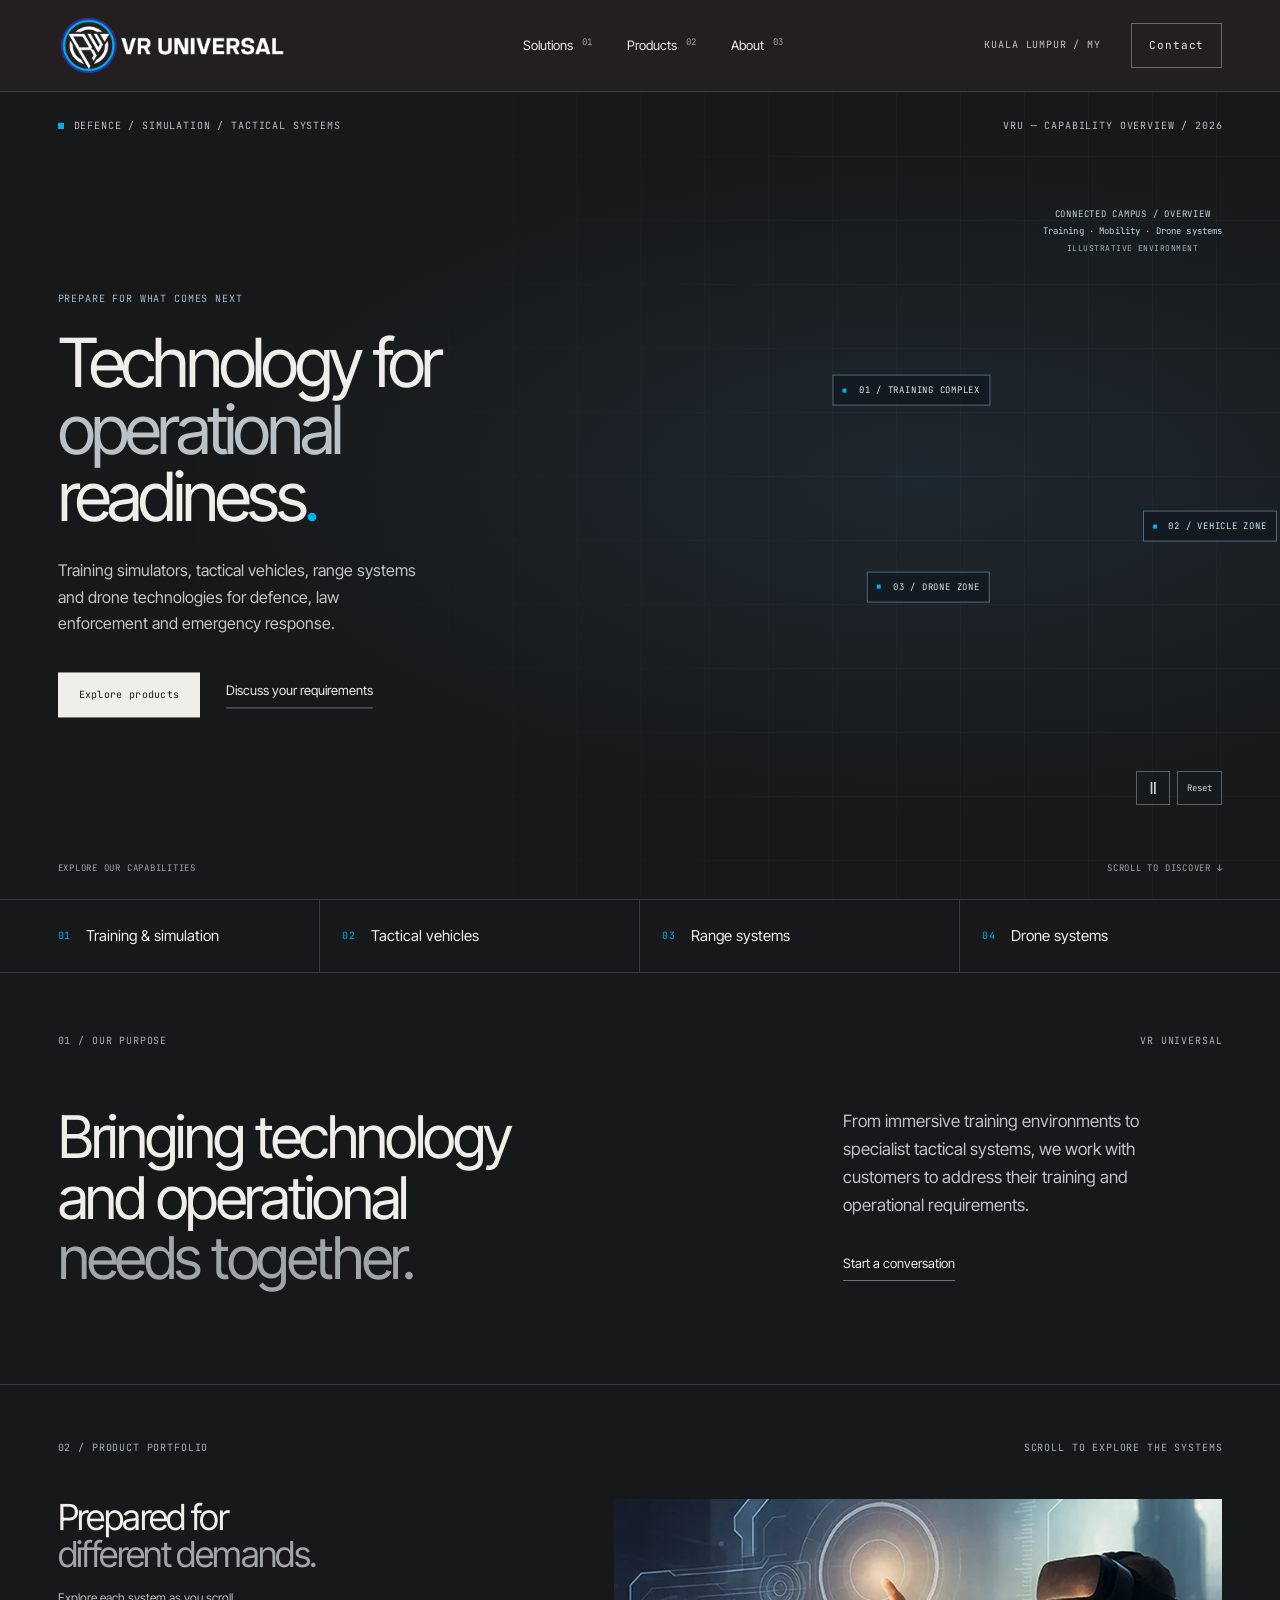
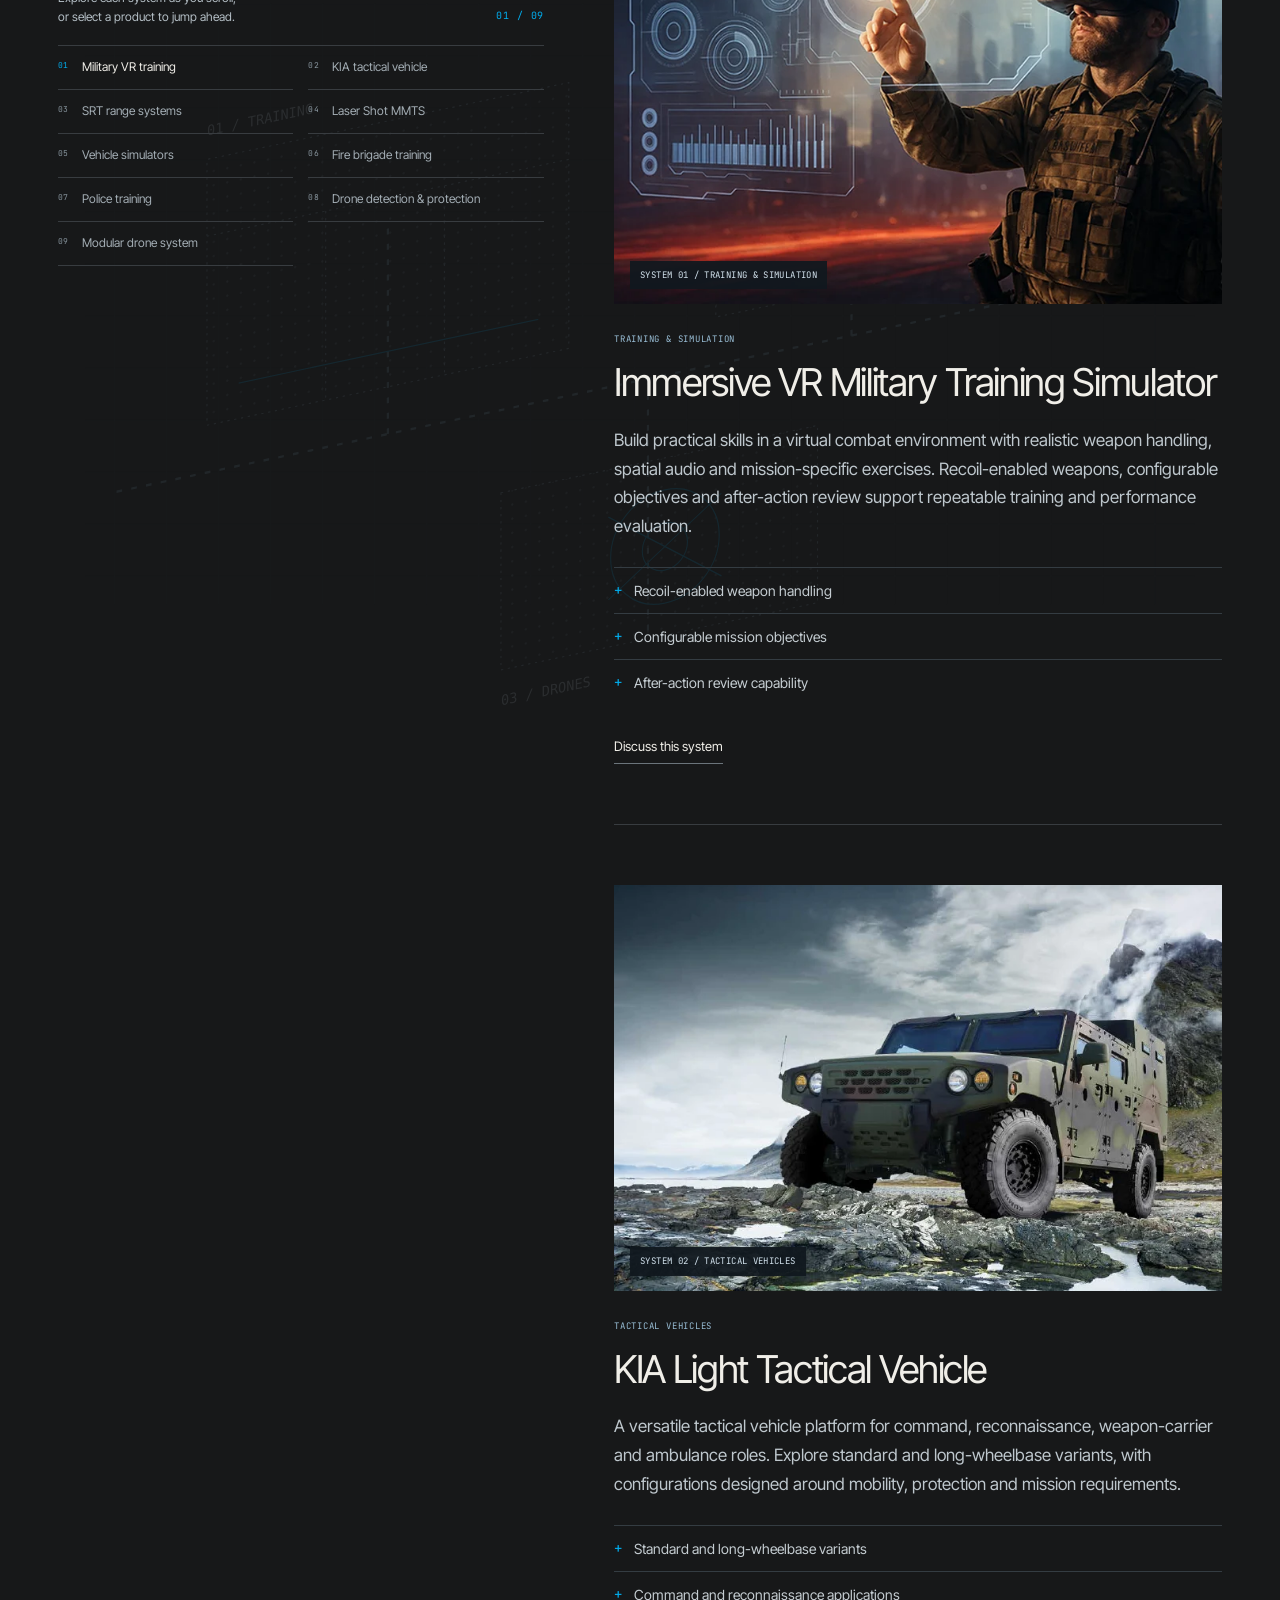
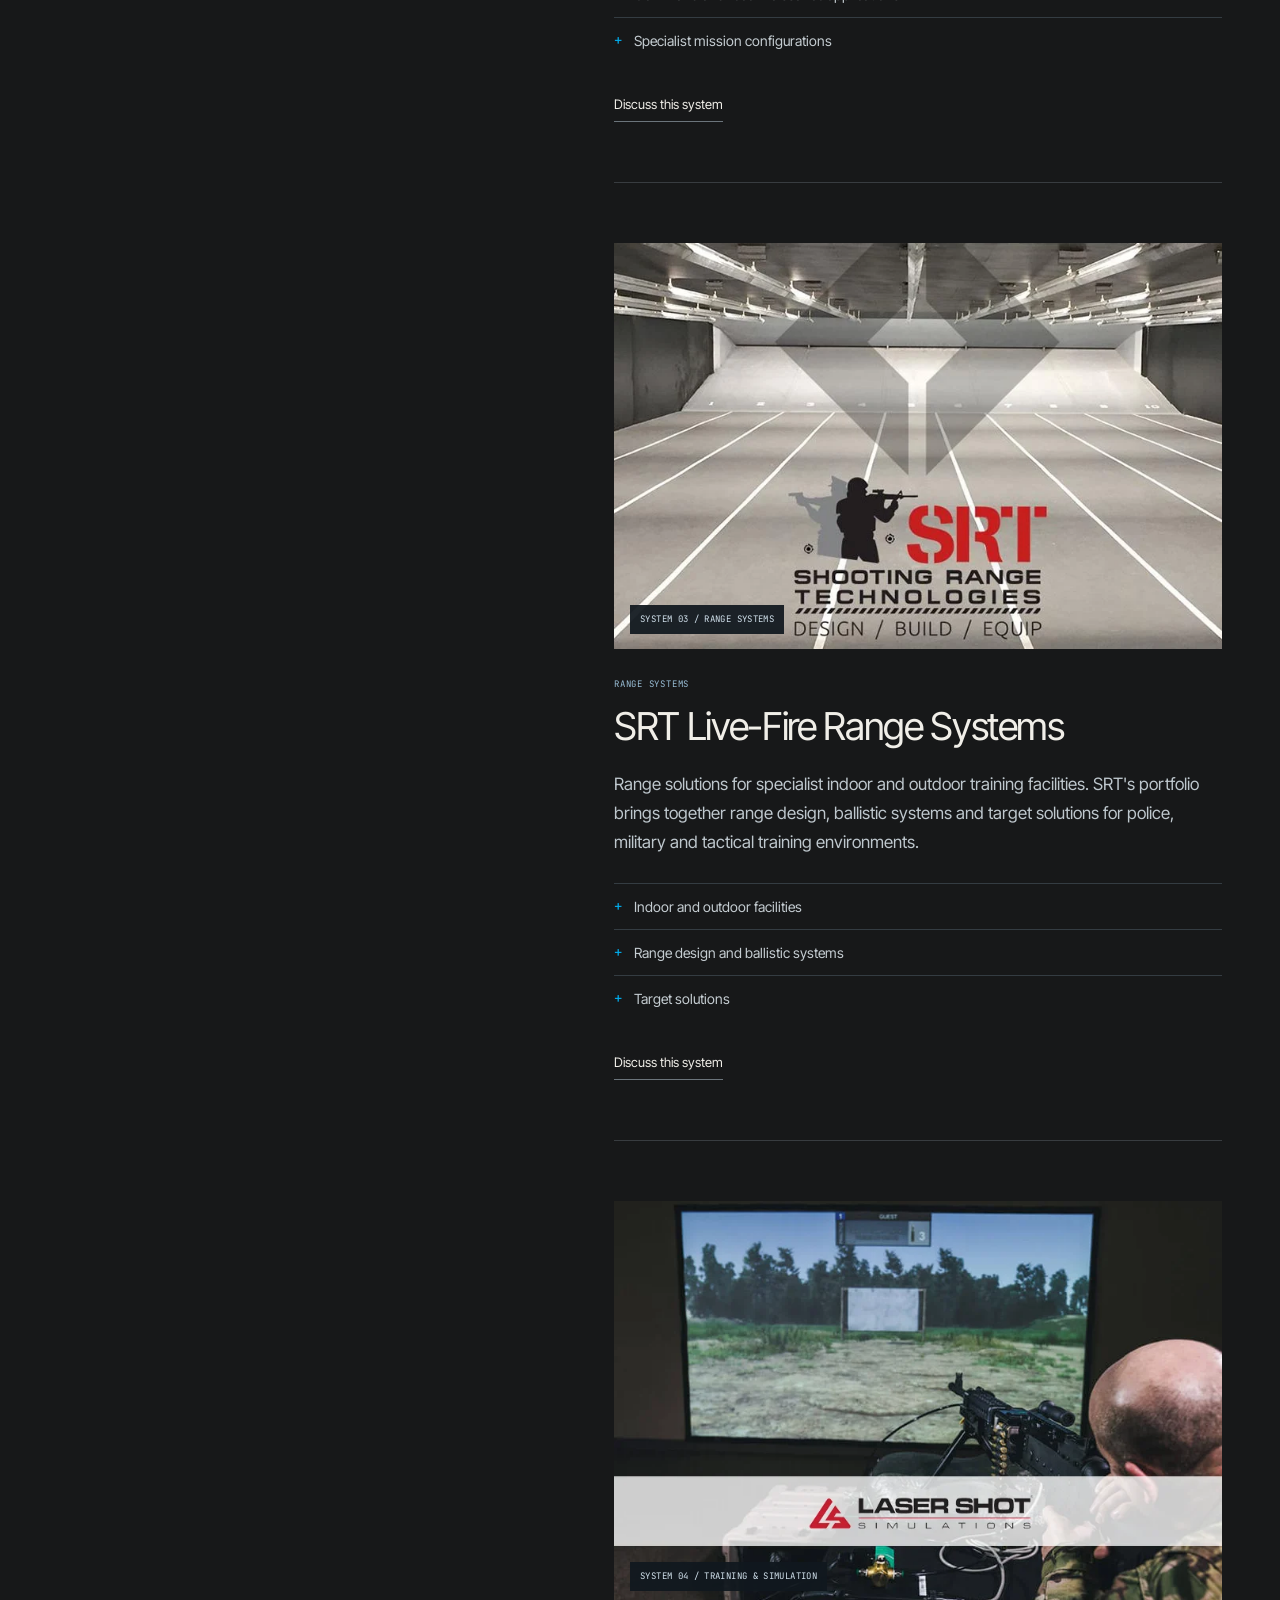
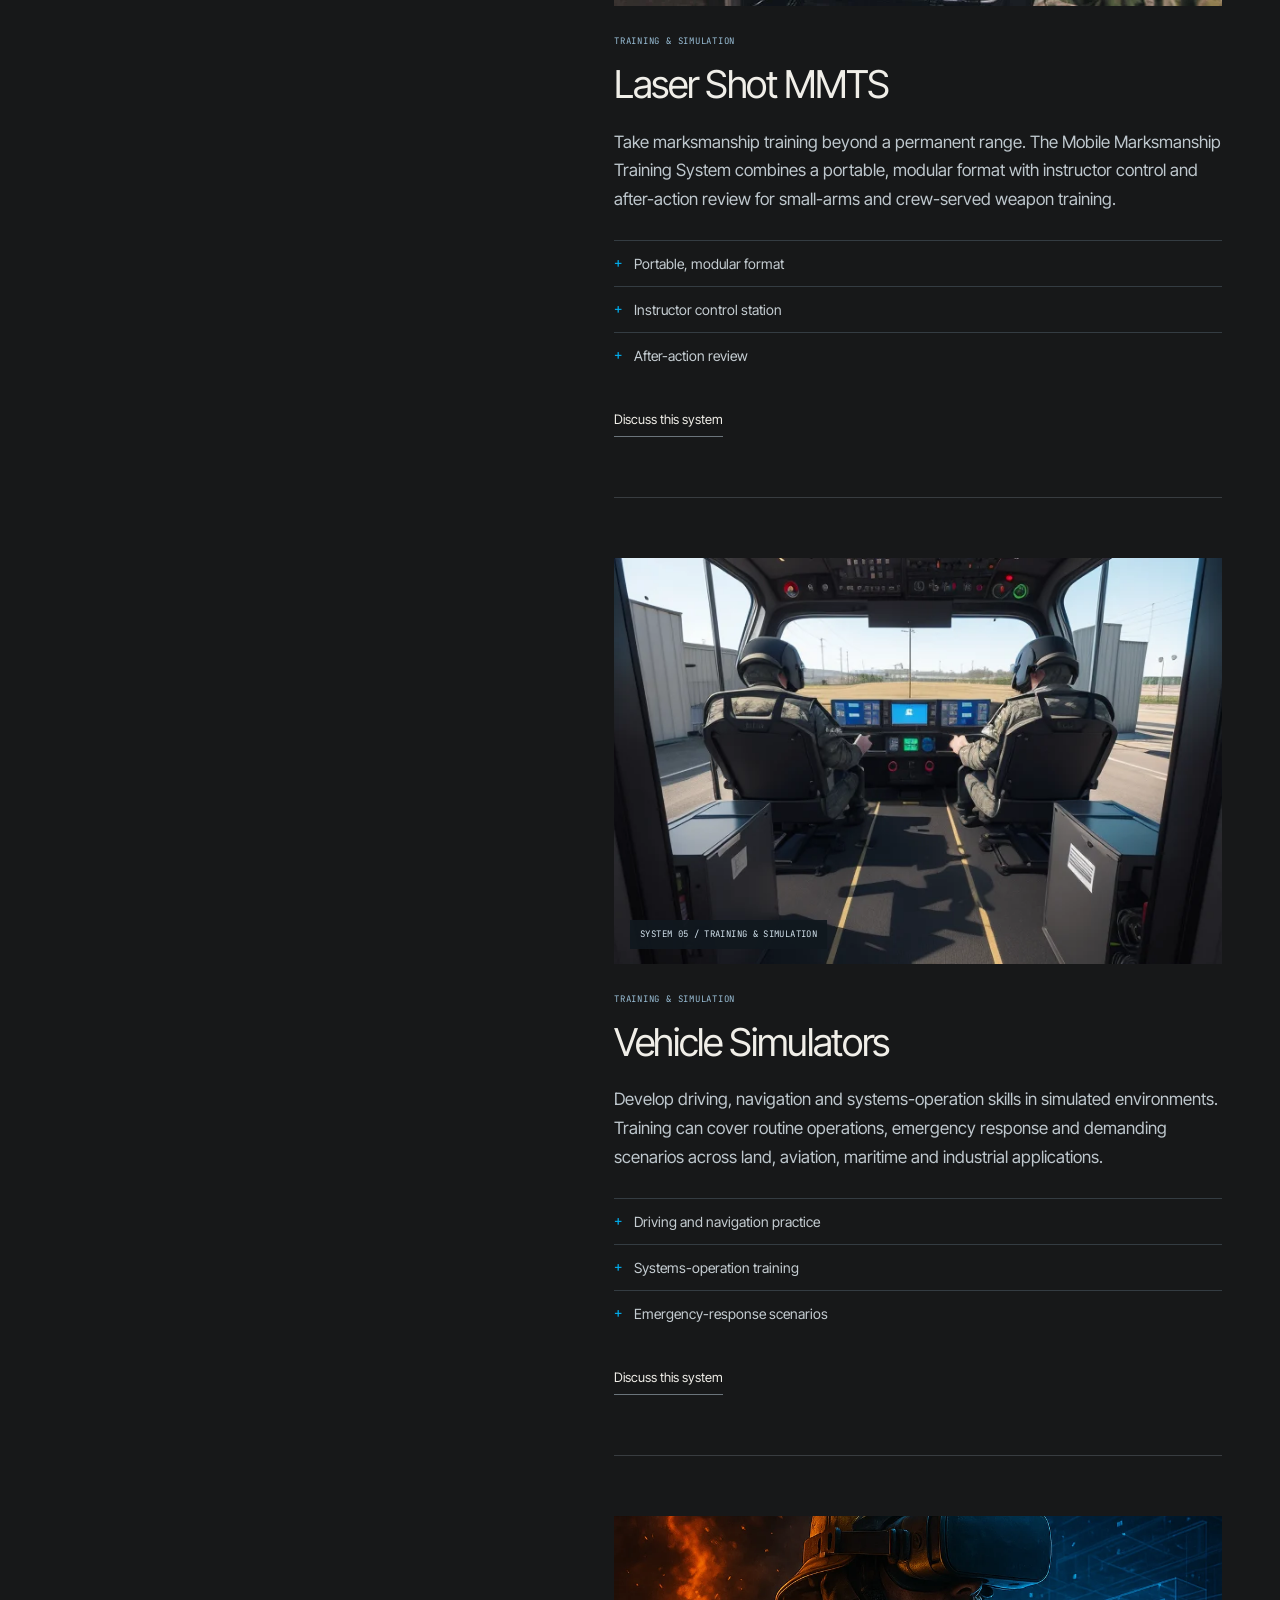
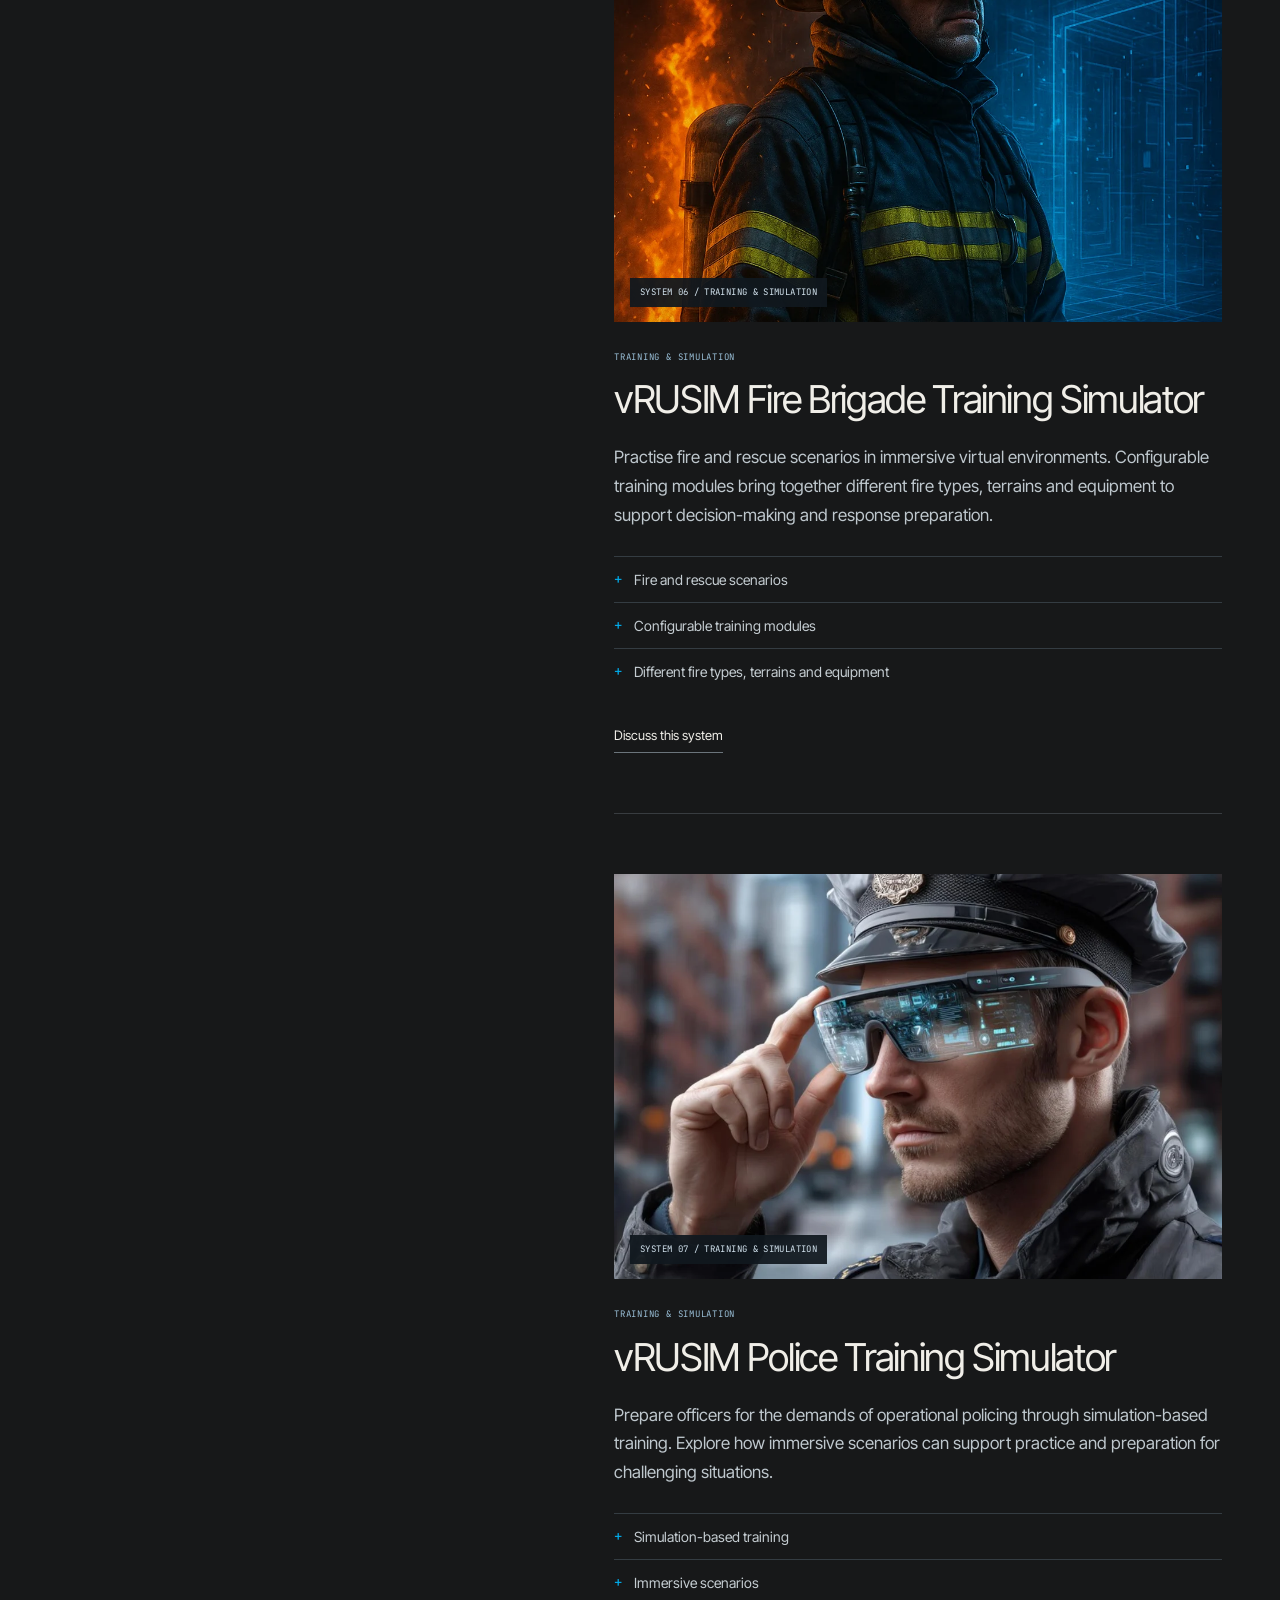
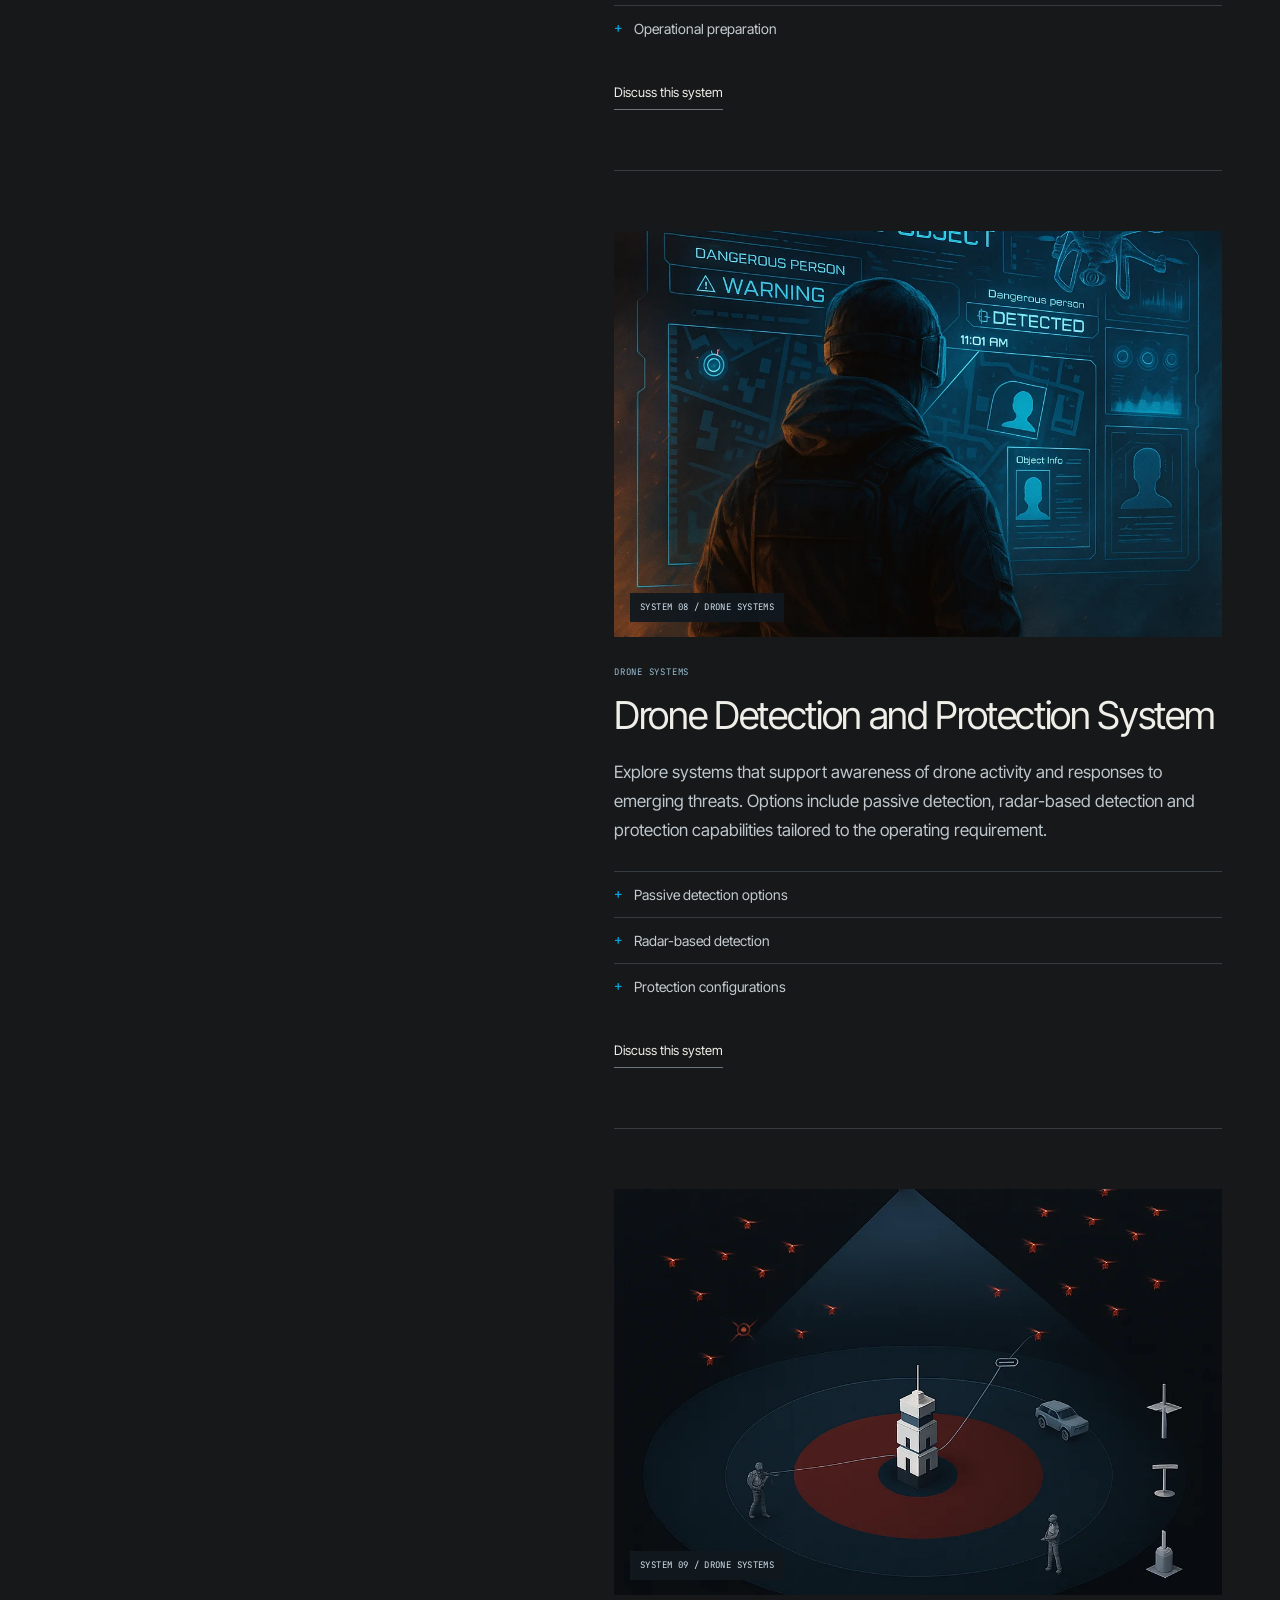
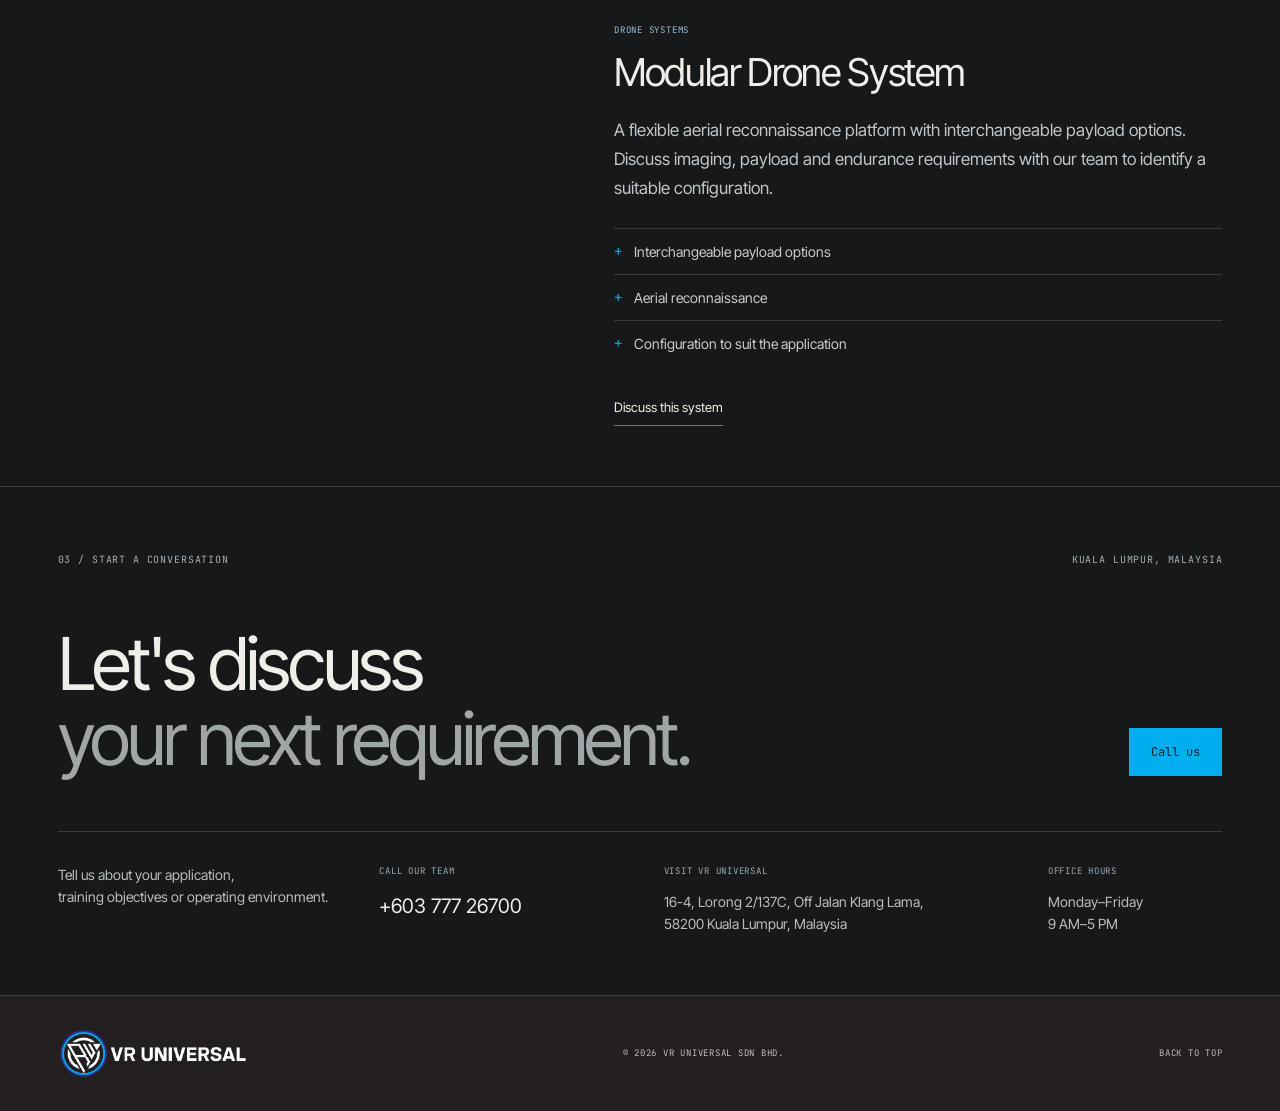
==== website-preview/index.html @ 13e5bb63 "Add one-time VRU website redesign preview" ====
<!doctype html>
<html lang="en">
<head>
  <meta name="robots" content="noindex, nofollow">
  <meta charset="utf-8">
  <meta name="viewport" content="width=device-width,initial-scale=1">
  <meta name="theme-color" content="#231f20">
  <meta name="description" content="Explore VR Universal's training simulators, tactical vehicles, range systems and drone technologies.">
  <title>VR Universal — Technology for operational readiness</title>
  <link rel="preload" href="assets/inter-tight.woff2" as="font" type="font/woff2" crossorigin>
  <link rel="stylesheet" href="styles.css">
  <link rel="stylesheet" href="portfolio.css">
  <link rel="stylesheet" href="campus.css">
  <script type="importmap">{"imports":{"three":"./vendor/three.module.js"}}</script>
  <script type="module" src="app.js"></script>
</head>
<body>
  <a class="skip" href="#main">Skip to content</a>
  <header class="header">
    <a class="brand" href="#" aria-label="VR Universal home"><img src="assets/vru-logo-dark.png" width="2388" height="644" alt="VR Universal"></a>
    <nav class="desktop-nav" aria-label="Main navigation"><a href="#capabilities">Solutions <sup>01</sup></a><a href="#products">Products <sup>02</sup></a><a href="#about">About <sup>03</sup></a></nav>
    <div class="header-actions"><span class="location mono">KUALA LUMPUR / MY</span><a class="contact-link mono" href="#contact">Contact </a><button id="menu-toggle" class="menu-toggle" aria-expanded="false" aria-controls="mobile-menu" aria-label="Open menu"><span></span><span></span></button></div>
  </header>
  <nav id="mobile-menu" class="mobile-menu" aria-label="Mobile navigation" hidden><a href="#capabilities"><small>01</small> Solutions </a><a href="#products"><small>02</small> Products </a><a href="#about"><small>03</small> About VRU </a><a href="#contact"><small>04</small> Contact </a><p class="mono">VR UNIVERSAL / KUALA LUMPUR</p></nav>
  <main id="main">
    <section class="hero" aria-labelledby="hero-title">
      <div class="hero-grid" aria-hidden="true"></div>
      <div class="hero-top mono"><span><i></i> DEFENCE / SIMULATION / TACTICAL SYSTEMS</span><span class="hero-edition">VRU — CAPABILITY OVERVIEW / 2026</span></div>
      <div class="hero-copy"><p class="eyebrow mono">PREPARE FOR WHAT COMES NEXT</p><h1 id="hero-title">Technology for<br><span>operational</span><br>readiness<span class="blue">.</span></h1><p class="hero-description">Training simulators, tactical vehicles, range systems and drone technologies for defence, law enforcement and emergency response.</p><div class="hero-actions"><a class="button" href="#products">Explore products </a><a class="text-link" href="#contact">Discuss your requirements </a></div></div>
      <div id="campus-home" class="campus-home"></div>
      <div id="campus-shell" class="campus-shell" data-mode="hero">
        <div class="scene-wrap" id="scene-wrap" role="img" aria-label="Illustrative point-cloud campus connecting training, tactical vehicle and drone areas. Drag to orbit the current area.">
          <img class="scene-poster" id="scene-poster" src="assets/campus-poster.svg" width="1000" height="700" alt="">
        </div>
        <nav class="campus-hotspots" aria-label="Campus areas"><a class="campus-hotspot mono" data-zone="training" href="#product-military">01 / TRAINING COMPLEX </a><a class="campus-hotspot mono" data-zone="vehicles" href="#product-kia">02 / VEHICLE ZONE </a><a class="campus-hotspot mono" data-zone="drones" href="#product-drone">03 / DRONE ZONE </a></nav>
        <div class="scene-label mono"><span id="campus-zone-label">CONNECTED CAMPUS / OVERVIEW</span><span id="campus-detail-label" class="campus-detail">Training · Mobility · Drone systems</span><em>ILLUSTRATIVE ENVIRONMENT</em></div>
        <div class="scene-controls"><button id="campus-view-toggle" class="campus-overview mono" aria-pressed="false" aria-label="Show whole campus">Whole campus </button><button id="motion-toggle" class="icon-button" aria-label="Pause scene motion" aria-pressed="false"><span id="motion-icon" aria-hidden="true">Ⅱ</span></button><button id="scene-reset" class="icon-button" aria-label="Reset scene view"><span>Reset</span></button></div>
      </div>
      <div class="hero-bottom mono"><span>EXPLORE OUR CAPABILITIES</span><span aria-hidden="true">SCROLL TO DISCOVER ↓</span></div>
    </section>
    <div class="solution-index" id="capabilities" aria-label="Jump to product category"><a href="#product-military"><span class="mono">01</span> Training & simulation </a><a href="#product-kia"><span class="mono">02</span> Tactical vehicles </a><a href="#product-range"><span class="mono">03</span> Range systems </a><a href="#product-drone"><span class="mono">04</span> Drone systems </a></div>
    <section class="intro section" id="about" aria-labelledby="about-title"><div class="section-meta mono"><span>01 / OUR PURPOSE</span><span>VR UNIVERSAL</span></div><div class="intro-body"><h2 id="about-title">Bringing technology<br>and operational<br><span class="muted">needs together.</span></h2><div class="intro-aside"><p>From immersive training environments to specialist tactical systems, we work with customers to address their training and operational requirements.</p><a class="text-link" href="#contact">Start a conversation </a></div></div></section>
    <span id="solutions" class="anchor-alias" aria-hidden="true"></span><section class="product-walk section" id="products" aria-labelledby="products-title">
 <div class="section-meta mono"><span>02 / PRODUCT PORTFOLIO</span><span>SCROLL TO EXPLORE THE SYSTEMS</span></div>
 <div id="portfolio-scene" class="portfolio-scene" aria-hidden="true"><img class="campus-standby" src="assets/campus-poster.svg" width="1000" height="700" alt=""></div>
 <div class="product-walk-layout"><aside class="product-index"><div class="product-index-heading"><h2 id="products-title">Prepared for<br><span class="muted">different demands.</span></h2><div class="index-instruction"><p>Explore each system as you scroll,<br>or select a product to jump ahead.</p><span id="product-progress" class="mono">01 / 09</span></div></div><nav class="portfolio-nav" aria-label="Product list"><a href="#product-military" data-number="01" class="is-active" aria-current="location"><span class="mono">01</span><span>Military VR training</span></a>
<a href="#product-kia" data-number="02"><span class="mono">02</span><span>KIA tactical vehicle</span></a>
<a href="#product-range" data-number="03"><span class="mono">03</span><span>SRT range systems</span></a>
<a href="#product-mmts" data-number="04"><span class="mono">04</span><span>Laser Shot MMTS</span></a>
<a href="#product-vehicle" data-number="05"><span class="mono">05</span><span>Vehicle simulators</span></a>
<a href="#product-fire" data-number="06"><span class="mono">06</span><span>Fire brigade training</span></a>
<a href="#product-police" data-number="07"><span class="mono">07</span><span>Police training</span></a>
<a href="#product-drone" data-number="08"><span class="mono">08</span><span>Drone detection &amp; protection</span></a>
<a href="#product-modular" data-number="09"><span class="mono">09</span><span>Modular drone system</span></a></nav></aside><div class="product-stories"><article class="product-article" id="product-military" aria-labelledby="title-military">
  <div class="product-figure"><img src="assets/military-vr.webp" width="768" height="560" alt="Immersive VR Military Training Simulator — VR Universal portfolio visual" loading="lazy"><span class="figure-number mono">SYSTEM 01 / TRAINING &amp; SIMULATION</span></div>
  <div class="product-information"><p class="product-category mono">TRAINING &amp; SIMULATION</p><h3 id="title-military">Immersive VR Military Training Simulator</h3><p class="product-description">Build practical skills in a virtual combat environment with realistic weapon handling, spatial audio and mission-specific exercises. Recoil-enabled weapons, configurable objectives and after-action review support repeatable training and performance evaluation.</p><ul class="product-features"><li>Recoil-enabled weapon handling</li><li>Configurable mission objectives</li><li>After-action review capability</li></ul><a class="text-link product-enquiry" href="#contact">Discuss this system </a></div>
</article>
<article class="product-article" id="product-kia" aria-labelledby="title-kia">
  <div class="product-figure"><img src="assets/kia-ltv.webp" width="768" height="560" alt="KIA Light Tactical Vehicle — VR Universal portfolio visual" loading="lazy"><span class="figure-number mono">SYSTEM 02 / TACTICAL VEHICLES</span></div>
  <div class="product-information"><p class="product-category mono">TACTICAL VEHICLES</p><h3 id="title-kia">KIA Light Tactical Vehicle</h3><p class="product-description">A versatile tactical vehicle platform for command, reconnaissance, weapon-carrier and ambulance roles. Explore standard and long-wheelbase variants, with configurations designed around mobility, protection and mission requirements.</p><ul class="product-features"><li>Standard and long-wheelbase variants</li><li>Command and reconnaissance applications</li><li>Specialist mission configurations</li></ul><a class="text-link product-enquiry" href="#contact">Discuss this system </a></div>
</article>
<article class="product-article" id="product-range" aria-labelledby="title-range">
  <div class="product-figure"><img src="assets/range.webp" width="768" height="560" alt="SRT Live-Fire Range Systems — VR Universal portfolio visual" loading="lazy"><span class="figure-number mono">SYSTEM 03 / RANGE SYSTEMS</span></div>
  <div class="product-information"><p class="product-category mono">RANGE SYSTEMS</p><h3 id="title-range">SRT Live-Fire Range Systems</h3><p class="product-description">Range solutions for specialist indoor and outdoor training facilities. SRT&#39;s portfolio brings together range design, ballistic systems and target solutions for police, military and tactical training environments.</p><ul class="product-features"><li>Indoor and outdoor facilities</li><li>Range design and ballistic systems</li><li>Target solutions</li></ul><a class="text-link product-enquiry" href="#contact">Discuss this system </a></div>
</article>
<article class="product-article" id="product-mmts" aria-labelledby="title-mmts">
  <div class="product-figure"><img src="assets/mmts.webp" width="768" height="560" alt="Laser Shot MMTS — VR Universal portfolio visual" loading="lazy"><span class="figure-number mono">SYSTEM 04 / TRAINING &amp; SIMULATION</span></div>
  <div class="product-information"><p class="product-category mono">TRAINING &amp; SIMULATION</p><h3 id="title-mmts">Laser Shot MMTS</h3><p class="product-description">Take marksmanship training beyond a permanent range. The Mobile Marksmanship Training System combines a portable, modular format with instructor control and after-action review for small-arms and crew-served weapon training.</p><ul class="product-features"><li>Portable, modular format</li><li>Instructor control station</li><li>After-action review</li></ul><a class="text-link product-enquiry" href="#contact">Discuss this system </a></div>
</article>
<article class="product-article" id="product-vehicle" aria-labelledby="title-vehicle">
  <div class="product-figure"><img src="assets/vehicle-simulators.webp" width="768" height="450" alt="Vehicle Simulators — VR Universal portfolio visual" loading="lazy"><span class="figure-number mono">SYSTEM 05 / TRAINING &amp; SIMULATION</span></div>
  <div class="product-information"><p class="product-category mono">TRAINING &amp; SIMULATION</p><h3 id="title-vehicle">Vehicle Simulators</h3><p class="product-description">Develop driving, navigation and systems-operation skills in simulated environments. Training can cover routine operations, emergency response and demanding scenarios across land, aviation, maritime and industrial applications.</p><ul class="product-features"><li>Driving and navigation practice</li><li>Systems-operation training</li><li>Emergency-response scenarios</li></ul><a class="text-link product-enquiry" href="#contact">Discuss this system </a></div>
</article>
<article class="product-article" id="product-fire" aria-labelledby="title-fire">
  <div class="product-figure"><img src="assets/fire-training.webp" width="1024" height="1024" alt="vRUSIM Fire Brigade Training Simulator — VR Universal portfolio visual" loading="lazy"><span class="figure-number mono">SYSTEM 06 / TRAINING &amp; SIMULATION</span></div>
  <div class="product-information"><p class="product-category mono">TRAINING &amp; SIMULATION</p><h3 id="title-fire">vRUSIM Fire Brigade Training Simulator</h3><p class="product-description">Practise fire and rescue scenarios in immersive virtual environments. Configurable training modules bring together different fire types, terrains and equipment to support decision-making and response preparation.</p><ul class="product-features"><li>Fire and rescue scenarios</li><li>Configurable training modules</li><li>Different fire types, terrains and equipment</li></ul><a class="text-link product-enquiry" href="#contact">Discuss this system </a></div>
</article>
<article class="product-article" id="product-police" aria-labelledby="title-police">
  <div class="product-figure"><img src="assets/police-training.webp" width="1107" height="709" alt="vRUSIM Police Training Simulator — VR Universal portfolio visual" loading="lazy"><span class="figure-number mono">SYSTEM 07 / TRAINING &amp; SIMULATION</span></div>
  <div class="product-information"><p class="product-category mono">TRAINING &amp; SIMULATION</p><h3 id="title-police">vRUSIM Police Training Simulator</h3><p class="product-description">Prepare officers for the demands of operational policing through simulation-based training. Explore how immersive scenarios can support practice and preparation for challenging situations.</p><ul class="product-features"><li>Simulation-based training</li><li>Immersive scenarios</li><li>Operational preparation</li></ul><a class="text-link product-enquiry" href="#contact">Discuss this system </a></div>
</article>
<article class="product-article" id="product-drone" aria-labelledby="title-drone">
  <div class="product-figure"><img src="assets/drone.webp" width="1024" height="1024" alt="Drone Detection and Protection System — VR Universal portfolio visual" loading="lazy"><span class="figure-number mono">SYSTEM 08 / DRONE SYSTEMS</span></div>
  <div class="product-information"><p class="product-category mono">DRONE SYSTEMS</p><h3 id="title-drone">Drone Detection and Protection System</h3><p class="product-description">Explore systems that support awareness of drone activity and responses to emerging threats. Options include passive detection, radar-based detection and protection capabilities tailored to the operating requirement.</p><ul class="product-features"><li>Passive detection options</li><li>Radar-based detection</li><li>Protection configurations</li></ul><a class="text-link product-enquiry" href="#contact">Discuss this system </a></div>
</article>
<article class="product-article" id="product-modular" aria-labelledby="title-modular">
  <div class="product-figure"><img src="assets/modular-drone.webp" width="1024" height="1024" alt="Modular Drone System — VR Universal portfolio visual" loading="lazy"><span class="figure-number mono">SYSTEM 09 / DRONE SYSTEMS</span></div>
  <div class="product-information"><p class="product-category mono">DRONE SYSTEMS</p><h3 id="title-modular">Modular Drone System</h3><p class="product-description">A flexible aerial reconnaissance platform with interchangeable payload options. Discuss imaging, payload and endurance requirements with our team to identify a suitable configuration.</p><ul class="product-features"><li>Interchangeable payload options</li><li>Aerial reconnaissance</li><li>Configuration to suit the application</li></ul><a class="text-link product-enquiry" href="#contact">Discuss this system </a></div>
</article></div></div>
</section>
    <section class="contact section" id="contact" aria-labelledby="contact-title"><div class="section-meta mono"><span>03 / START A CONVERSATION</span><span>KUALA LUMPUR, MALAYSIA</span></div><div class="contact-main"><h2 id="contact-title">Let's discuss<br><span class="muted">your next requirement.</span></h2><a class="contact-cta" href="tel:+60377726700" aria-label="Call VR Universal">Call us</a></div><div class="contact-details"><p>Tell us about your application,<br>training objectives or operating environment.</p><div><span class="mono">CALL OUR TEAM</span><a href="tel:+60377726700">+603 777 26700</a></div><div><span class="mono">VISIT VR UNIVERSAL</span><address>16-4, Lorong 2/137C, Off Jalan Klang Lama,<br>58200 Kuala Lumpur, Malaysia</address></div><div><span class="mono">OFFICE HOURS</span><p>Monday–Friday<br>9 AM–5 PM</p></div></div></section>
  </main>
  <footer class="footer"><a href="#" aria-label="VR Universal home"><img src="assets/vru-logo-dark.png" width="2388" height="644" alt="VR Universal"></a><span class="mono">© 2026 VR UNIVERSAL SDN BHD.</span><a class="mono" href="#main">BACK TO TOP</a></footer>
</body>
</html>
---- website-preview/styles.css ----
@font-face{font-family:Inter Tight;src:url(assets/inter-tight.woff2) format('woff2');font-weight:100 900;font-display:swap}@font-face{font-family:JetBrains Mono;src:url(assets/jetbrains-mono.woff2) format('woff2');font-weight:100 800;font-display:swap}
:root{--bg:#171819;--header:#231f20;--panel:#202224;--text:#f0eee8;--muted:#a0a5a8;--line:#383c40;--blue:#00aeef;--mono:'JetBrains Mono',monospace;--sans:'Inter Tight',Arial,sans-serif;--pad:clamp(22px,4.5vw,88px)}*{box-sizing:border-box}html{scroll-behavior:smooth;scroll-padding-top:105px}body{margin:0;background:var(--bg);color:var(--text);font-family:var(--sans);font-size:17px;line-height:1.55}body.menu-open{overflow:hidden}button,a{-webkit-tap-highlight-color:transparent}button{font:inherit;color:inherit;cursor:pointer}a{color:inherit;text-decoration:none}button,a{touch-action:manipulation}button:focus-visible,a:focus-visible,[tabindex]:focus-visible{outline:2px solid var(--blue);outline-offset:5px}img{display:block;max-width:100%;height:auto}button{border:0}h1,h2,h3,p{margin:0}h1,h2,h3{font-weight:400;line-height:1.03;letter-spacing:-.045em}.mono{font-family:var(--mono);font-weight:400;font-size:11px;line-height:1.65;letter-spacing:.085em}.muted{color:var(--muted)}.blue{color:var(--blue)}.skip{position:fixed;top:0;left:20px;padding:12px;background:var(--text);color:var(--bg);transform:translateY(-150%);z-index:100}.skip:focus{transform:translateY(0)}.header{height:92px;background:var(--header);border-bottom:1px solid var(--line);display:flex;align-items:center;justify-content:space-between;padding:0 var(--pad);gap:30px;position:relative;z-index:30}.brand{width:228px;flex-shrink:0}.brand img{width:100%;height:auto}.desktop-nav{display:flex;gap:35px;padding-left:35px}.desktop-nav a{font-size:13px}.desktop-nav a:hover,.text-link:hover{color:var(--blue)}sup{font-family:var(--mono);font-size:9px;color:var(--muted);margin-left:6px}.header-actions{display:flex;align-items:center;gap:30px}.location{font-size:10px;color:#c4c2c1}.contact-link{display:flex;align-items:center;gap:30px;border:1px solid #6b6869;padding:12px 17px}.contact-link:hover{background:var(--text);color:var(--bg)}.contact-link span{font-size:18px;line-height:1}.menu-toggle{display:none;background:none;padding:12px 0 12px 10px}.menu-toggle span{display:block;width:23px;height:1px;background:var(--text);margin:6px 0}.mobile-menu[hidden]{display:none}.mobile-menu{background:var(--bg);position:fixed;z-index:25;inset:92px 0 0;padding:30px var(--pad);overflow:auto}.mobile-menu a{display:flex;align-items:center;border-bottom:1px solid var(--line);font-size:36px;padding:22px 0}.mobile-menu small{font:11px var(--mono);color:var(--muted);margin-right:28px}.mobile-menu a span{margin-left:auto;font-size:24px}.mobile-menu p{color:var(--muted);margin-top:60px}.hero{min-height:690px;height:min(820px,calc(100svh - 92px));position:relative;overflow:hidden;border-bottom:1px solid var(--line);background:radial-gradient(ellipse at 72% 48%,#1e2830 0,transparent 57%)}.hero-grid{position:absolute;inset:0;pointer-events:none;background-image:linear-gradient(#9fc4e309 1px,transparent 1px),linear-gradient(90deg,#9fc4e309 1px,transparent 1px);background-size:64px 64px;mask-image:linear-gradient(90deg,transparent 10%,#000 80%)}.hero-top{position:absolute;top:26px;left:var(--pad);right:var(--pad);display:flex;justify-content:space-between;color:#bbc0c3;z-index:4;font-size:10px}.hero-top>span:first-child{display:flex;align-items:center;gap:10px}.hero-top i{width:6px;height:6px;background:var(--blue);display:inline-block}.hero-copy{position:relative;z-index:3;top:50%;transform:translateY(-48%);width:52%;padding-left:var(--pad);pointer-events:none}.hero-copy a{pointer-events:auto}.eyebrow{color:#a4b9c8;margin-bottom:22px;font-size:10px}h1{font-size:clamp(56px,5.3vw,104px);line-height:.99;letter-spacing:-.055em}h1>span:not(.blue){color:#bac2c7}.hero-description{font-size:16px;line-height:1.65;color:#c3c6c7;max-width:365px;margin-top:27px}.hero-actions{display:flex;align-items:center;gap:26px;margin-top:35px;flex-wrap:wrap}.button{background:var(--text);color:#15191c;display:inline-flex;align-items:center;justify-content:space-between;gap:25px;padding:17px 0 17px 21px;font-family:var(--mono);font-size:10px;letter-spacing:.03em;line-height:1.1}.button>span{background:var(--blue);padding:18px 19px;margin:-17px 0;align-self:stretch;font:20px/1 var(--sans);display:flex;align-items:center}.button:hover{background:#d9e8f0}.text-link{display:inline-flex;align-items:center;justify-content:space-between;gap:22px;font-size:13px;padding-bottom:7px;border-bottom:1px solid #6b747b}.text-link>span{font-size:18px}.scene-wrap{position:absolute;right:-9%;top:1%;width:78%;height:98%;z-index:1;touch-action:pan-y;cursor:grab}.scene-wrap.dragging{cursor:grabbing}.scene-wrap canvas{display:block;width:100%;height:100%}.scene-poster{position:absolute;inset:0;width:100%;height:100%;object-fit:contain;opacity:.65}.scene-label{position:absolute;right:var(--pad);top:25%;color:#c3d3df;font-size:10px;z-index:3;display:flex;gap:14px;align-items:center;pointer-events:none}.line-mark{height:1px;width:70px;background:#7890a1}.scene-label em{font-size:9px;color:#9aa3ac;font-style:normal}.scene-controls{position:absolute;right:var(--pad);bottom:70px;display:flex;align-items:center;gap:8px;z-index:4}.orbit-label{font-size:9px;margin-right:10px;color:#b5bdc2}.icon-button{width:34px;height:34px;display:grid;place-items:center;background:#171c20bb;border:1px solid #56616a;color:#cbd1d5}.icon-button:hover{border-color:var(--blue);color:var(--blue)}.hero-bottom{position:absolute;left:var(--pad);right:var(--pad);bottom:23px;display:flex;justify-content:space-between;color:#9aa6af;font-size:9px}.solution-index{display:grid;grid-template-columns:repeat(4,1fr);border-bottom:1px solid var(--line)}.solution-index a{padding:26px 22px;border-right:1px solid var(--line);display:flex;align-items:center;gap:15px;font-size:15px;line-height:1.3}.solution-index a:first-child{padding-left:var(--pad)}.solution-index a:last-child{border-right:0}.solution-index .mono{color:var(--blue);font-size:10px}.solution-index a>span:last-child:not(.mono){margin-left:auto;color:#a1abb3}.solution-index a:hover{background:#252b30}.section{padding:65px var(--pad) 95px;border-bottom:1px solid var(--line);scroll-margin-top:0}.section-meta{display:flex;justify-content:space-between;gap:15px;color:#a3afb7;font-size:10px;margin-bottom:58px}.intro{padding-top:60px}.intro-body{display:grid;grid-template-columns:1.7fr 1fr;gap:12%}h2{font-size:clamp(39px,4.6vw,76px)}.intro-aside{align-self:end;padding-bottom:8px;max-width:350px}.intro-aside p{color:#bdc2c6;font-size:17px;line-height:1.65;margin-bottom:30px}.section-heading{display:flex;align-items:flex-end;justify-content:space-between;gap:40px;margin-bottom:52px}.section-heading>p{color:#b7bec2;font-size:15px}.contact{padding-bottom:60px}.contact-main{display:flex;justify-content:space-between;align-items:flex-end;gap:25px}.contact-main h2{font-size:clamp(48px,5.7vw,94px)}.contact-cta{background:var(--blue);width:85px;height:85px;display:grid;place-items:center;color:#0e1d25;font-size:49px;flex-shrink:0}.contact-cta:hover{background:#79d5f8}.contact-details{display:grid;grid-template-columns:1.15fr 1fr 1.4fr .7fr;gap:35px;border-top:1px solid var(--line);margin-top:55px;padding-top:32px;font-size:14px;color:#b7bec3}.contact-details .mono{font-size:9px;color:#9caab4;display:block;margin-bottom:12px}.contact-details a{font-size:20px;color:var(--text);white-space:nowrap}.contact-details address{font-style:normal}.footer{padding:32px var(--pad);display:flex;align-items:center;justify-content:space-between;gap:30px;background:var(--header)}.footer img{width:190px}.footer .mono{font-size:9px;color:#c0bdbc}.footer a:last-child:hover{color:var(--blue)}
.scene-poster[hidden]{display:none}
@media(min-width:1700px){.hero-copy{width:48%}.hero-description{max-width:430px;font-size:18px}.hero-actions{gap:32px}.button{font-size:12px}.hero .text-link{font-size:14px}}
@media(max-width:1100px){.location{display:none}.desktop-nav{gap:25px;padding-left:0}.brand{width:205px}.hero{min-height:680px}.hero-copy{width:58%}.hero-description{max-width:330px;font-size:15px}.hero-actions{gap:20px;flex-direction:column;align-items:flex-start}.hero h1{font-size:clamp(53px,6vw,76px)}.scene-wrap{right:-19%;width:90%}.scene-label{top:20%;font-size:9px}.scene-label .line-mark{width:25px}.hero-edition{display:none}.solution-index a{padding:22px 15px;gap:10px;font-size:13px}.solution-index a:first-child{padding-left:22px}.contact-details{grid-template-columns:repeat(2,1fr)}.intro-body{gap:7%}.intro-aside p{font-size:16px}}
@media(max-width:700px){html{scroll-padding-top:30px}.header{height:83px;padding:0 20px;gap:12px}.brand{width:172px}.desktop-nav,.location{display:none}.header-actions{gap:17px}.contact-link{font-size:9px;padding:9px 11px;gap:13px}.contact-link span{font-size:15px}.menu-toggle{display:block}.mobile-menu{inset:83px 0 0}.hero{height:auto;min-height:0;padding:74px 22px 0;display:flex;flex-direction:column;overflow:hidden;background:radial-gradient(ellipse at 55% 80%,#23303a 0,transparent 55%)}.hero-top{top:23px;left:22px;right:22px;font-size:8px;letter-spacing:.04em}.hero-top>span:first-child{gap:7px}.hero-copy{top:auto;transform:none;padding-left:0;width:100%;pointer-events:auto}.eyebrow{font-size:9px;margin-bottom:18px}.hero h1{font-size:clamp(49px,12.8vw,78px);line-height:1.01;letter-spacing:-.05em}.hero-description{max-width:390px;font-size:15px;margin-top:23px;line-height:1.6}.hero-actions{margin-top:27px;flex-direction:row;gap:19px 22px;align-items:center}.hero-actions .text-link{font-size:12px;gap:12px}.button{font-size:9px;padding:16px 0 16px 16px;gap:20px}.button>span{margin:-16px 0;padding:15px}.scene-wrap{position:relative;top:0;right:auto;width:calc(100% + 70px);margin:-10px -35px 0;height:350px;flex:none;touch-action:pan-y}.scene-label{left:22px;right:auto;top:auto;bottom:89px;font-size:8px}.scene-label em{font-size:8px}.scene-label .line-mark{display:none}.scene-controls{right:22px;bottom:90px}.scene-controls .orbit-label{display:none}.hero-bottom{position:relative;inset:auto;display:flex;justify-content:space-between;margin:0 -22px;padding:18px 22px;border-top:1px solid #3a4248;font-size:8px;gap:20px}.hero-bottom>span:last-child{font-size:7px}.solution-index{grid-template-columns:repeat(2,1fr)}.solution-index a{font-size:13px;padding:21px 17px;border-bottom:1px solid var(--line);gap:10px}.solution-index a:nth-child(even){border-right:0}.solution-index a:nth-child(n+3){border-bottom:0}.solution-index a:first-child{padding-left:17px}.solution-index a>span:last-child:not(.mono){font-size:17px}.solution-index .mono{font-size:9px}.section{padding:40px 22px 52px}.section-meta{font-size:8px;margin-bottom:35px;line-height:1.7}.section-meta>span:last-child{text-align:right;max-width:150px}.intro-body{grid-template-columns:1fr;gap:27px}h2{font-size:43px}.intro-aside{max-width:380px}.intro-aside p{font-size:16px;margin-bottom:24px}.section-heading{display:block;margin-bottom:32px}.section-heading>p{margin-top:23px;font-size:14px}.section-heading .contact-main{align-items:flex-start;gap:10px;position:relative}.contact-main h2{font-size:43px;max-width:340px}.contact-cta{width:46px;height:46px;font-size:29px;position:absolute;right:0;top:0}.contact-main h2{padding-right:0}.contact-main h2 .muted{display:block;max-width:300px}.contact-details{grid-template-columns:1fr;gap:27px;margin-top:32px;padding-top:29px}.contact-details>p{display:none}.contact-details .mono{font-size:9px;margin-bottom:8px}.contact-details address{max-width:300px}.footer{padding:29px 22px;display:grid;grid-template-columns:1fr auto;gap:24px 12px}.footer img{width:170px}.footer .mono{font-size:8px}.footer>span{grid-column:1/3;grid-row:2}.footer>a:last-child{font-size:8px}}
@media(max-width:360px){.header{padding:0 16px;gap:8px}.brand{width:140px}.header-actions{gap:10px}.contact-link{font-size:8px;padding:9px 10px;gap:9px}.hero h1{font-size:44px}.hero-top{font-size:7px}.hero-bottom>span:last-child{display:none}.solution-index a{font-size:12px;padding:19px 12px;gap:8px}.solution-index a:first-child{padding-left:12px}.footer img{width:145px}.footer>a:last-child{font-size:7px}.contact-main h2{font-size:37px}.contact-main h2 .muted{max-width:270px}.contact-cta{width:39px;height:39px}.section-meta{font-size:7px}}
@media(prefers-reduced-motion:reduce){html{scroll-behavior:auto}*,*::before,*::after{transition:none!important;animation:none!important}}

/* Navigation uses descriptive text without directional symbols. */
.button{padding-right:21px}
.contact-cta{width:auto;height:auto;min-height:48px;padding:14px 22px;font:12px var(--mono);white-space:nowrap}
@media(max-width:700px){.contact-main{display:block}.contact-cta{position:static;display:inline-flex;margin-top:25px}.contact-main h2{max-width:none}}
---- website-preview/portfolio.css ----
.anchor-alias{display:block;height:0;scroll-margin-top:30px}
.product-walk{padding-top:55px;padding-bottom:0}
.product-walk>.section-meta{margin-bottom:42px}
.product-walk-layout{display:grid;grid-template-columns:minmax(280px,.84fr) minmax(0,1.35fr);gap:8%;align-items:start}
.product-index{position:sticky;top:32px;max-height:calc(100svh - 64px);overflow-y:auto;scrollbar-width:thin;scrollbar-color:#4a535a transparent;padding-right:4px;padding-bottom:10px}
.product-index h2{font-size:clamp(35px,3.5vw,57px);line-height:1.04;letter-spacing:-.045em}
.index-instruction{display:flex;align-items:flex-end;justify-content:space-between;gap:15px;padding:23px 0 26px}
.index-instruction p{font-size:13px;line-height:1.55;color:#b4bec5}
#product-progress{font-size:10px;color:var(--blue);white-space:nowrap;padding-bottom:2px}
.portfolio-nav{border-top:1px solid var(--line)}
.portfolio-nav a{display:grid;grid-template-columns:25px 1fr 15px;gap:12px;align-items:center;min-height:58px;padding:15px 0;border-bottom:1px solid var(--line);font-size:clamp(14px,1.22vw,19px);line-height:1.23;color:#a3adb4;transition:color .2s,padding .2s}
.portfolio-nav a>.mono{font-size:9px;color:#89969f;align-self:start;padding-top:3px}
.portfolio-nav .index-arrow{font-size:15px;opacity:0;transition:opacity .2s}
.portfolio-nav a:hover,.portfolio-nav a.is-active{color:var(--text)}
.portfolio-nav a.is-active>.mono,.portfolio-nav a.is-active .index-arrow{color:var(--blue)}
.portfolio-nav a.is-active .index-arrow,.portfolio-nav a:hover .index-arrow{opacity:1}
.product-stories{min-width:0}
.product-article{padding:0 0 60px;margin-bottom:60px;border-bottom:1px solid var(--line);scroll-margin-top:35px}
.product-article:last-child{border-bottom:0;margin-bottom:0}
.product-figure{position:relative;aspect-ratio:1.5;overflow:hidden;background:#303a41}
.product-figure img{width:100%;height:100%;object-fit:cover}
.figure-number{position:absolute;left:16px;bottom:15px;background:#11181eee;padding:7px 10px;font-size:9px;letter-spacing:.04em;color:#d3e3ee;max-width:calc(100% - 32px)}
.product-information{padding-top:28px}
.product-category{font-size:9px;color:#99bed6;margin-bottom:15px}
.product-information h3{font-size:clamp(32px,3vw,50px);line-height:1.08;letter-spacing:-.035em;max-width:650px}
.product-description{font-size:17px;line-height:1.7;color:#bec7cd;max-width:640px;margin:22px 0 26px}
.product-features{list-style:none;padding:0;margin:0 0 27px;display:grid;grid-template-columns:1fr;gap:0}
.product-features li{position:relative;padding:12px 0 12px 20px;border-top:1px solid #343c42;font-size:14px;color:#c5cdd2;line-height:1.5}
.product-features li::before{position:absolute;content:'+';left:0;color:var(--blue);font-family:var(--mono)}
.product-enquiry{font-size:13px}
@media(min-width:1700px){.product-index{max-width:500px}.product-article{padding-bottom:80px;margin-bottom:80px}.portfolio-nav a{min-height:65px}.product-description{font-size:18px}}
@media(min-width:801px) and (max-height:800px){.product-index{top:20px;max-height:calc(100svh - 40px)}.product-index h2{font-size:36px}.index-instruction{padding:16px 0 20px}.index-instruction p{font-size:12px}.portfolio-nav a{min-height:48px;padding:11px 0;font-size:14px}}
@media(max-width:1100px){.product-walk-layout{grid-template-columns:minmax(240px,.9fr) minmax(0,1.2fr);gap:5%}.product-index h2{font-size:37px}.portfolio-nav a{font-size:14px;gap:8px;grid-template-columns:22px 1fr 14px}.product-description{font-size:16px}.product-information h3{font-size:34px}}
@media(max-width:800px){
 .product-walk{padding:38px 22px 0;scroll-margin-top:0}
 .product-walk>.section-meta{font-size:8px;margin-bottom:30px}
 .product-walk-layout{display:block}
 .product-index{display:contents}
 .product-index-heading{padding-bottom:5px}
 .product-index h2{font-size:43px;max-width:400px}
 .index-instruction{padding:22px 0 24px}
 .index-instruction p{font-size:13px}
 #product-progress{font-size:10px}
 .portfolio-nav{display:flex;gap:0;overflow-x:auto;overscroll-behavior-x:contain;scrollbar-width:thin;scrollbar-color:#546674 transparent;position:sticky;top:0;z-index:12;background:var(--bg);border-bottom:1px solid var(--line);margin:0 -22px 28px;padding:0 22px;box-shadow:0 10px 20px #171819bb}
 .portfolio-nav a{flex:0 0 205px;border-bottom:0;padding:16px 17px 16px 0;margin-right:17px;min-height:76px;border-right:1px solid var(--line);grid-template-columns:20px 1fr;gap:8px;font-size:15px;align-items:center}
 .portfolio-nav a:last-child{border-right:0;margin-right:0}
 .portfolio-nav a>.mono{font-size:9px;align-self:center;padding-top:0}
 .portfolio-nav a.is-active{box-shadow:inset 0 -2px var(--blue)}
 .portfolio-nav .index-arrow{display:none}
 .product-article{padding-bottom:38px;margin-bottom:38px;scroll-margin-top:95px}
 .product-figure{aspect-ratio:1.4}
 .figure-number{font-size:8px;left:12px;bottom:12px;padding:6px 8px;max-width:calc(100% - 24px)}
 .product-information{padding-top:24px}
 .product-information h3{font-size:34px}
 .product-category{font-size:9px;margin-bottom:12px}
 .product-description{font-size:16px;margin:20px 0 24px;line-height:1.65}
 .product-features li{font-size:14px;padding:12px 0 12px 20px}
 .product-enquiry{font-size:13px}
}
@media(max-width:360px){.product-index h2{font-size:37px}.product-information h3{font-size:30px}.product-description{font-size:15px}.product-walk>.section-meta>span:last-child{max-width:125px;text-align:right}.portfolio-nav a{flex-basis:190px}.figure-number{font-size:7px}}
@media(prefers-reduced-motion:reduce){.portfolio-nav a,.portfolio-nav .index-arrow{transition:none}}
---- website-preview/campus.css ----
.campus-home{display:none}
.campus-shell{position:absolute;right:-6%;top:2%;width:76%;height:94%;z-index:2;isolation:isolate}
.campus-shell .scene-wrap{inset:0;width:100%;height:100%;margin:0;position:absolute}
.campus-shell .scene-poster{object-fit:contain}
.campus-shell .scene-label{position:absolute;right:calc(var(--pad) + 6vw);top:13%;bottom:auto;left:auto;display:flex;flex-direction:column;gap:3px;font-size:9px;pointer-events:none}
.campus-shell .scene-label em{font-size:8px;color:#9eafb9;letter-spacing:.06em}
.campus-shell .scene-controls{right:calc(var(--pad) + 6vw);bottom:62px;gap:7px}
.campus-hotspots{position:absolute;inset:0;pointer-events:none}
.campus-hotspot{position:absolute;left:50%;top:50%;white-space:nowrap;transform:translate(-50%,-50%);font-size:9px;padding:7px 9px;color:#d5e5ed;background:#131a20e8;border:1px solid #536b7c;pointer-events:auto;display:flex;gap:12px;align-items:center}
.campus-hotspot::before{content:'';width:4px;height:4px;background:var(--blue);flex:none}
.campus-hotspot:hover,.campus-hotspot:focus-visible{background:#243c4b;border-color:var(--blue)}
.campus-hotspot[hidden],.campus-hotspots[hidden]{display:none}
.campus-hotspot.is-focused{border-color:var(--blue)}
.campus-overview{display:none;align-items:center;gap:12px;padding:8px 10px;border:1px solid #56616a;background:#171c20dd;color:#d0dce3;font-size:9px;min-height:34px}
.campus-overview:hover,.campus-overview[aria-pressed=true]{border-color:var(--blue);color:var(--blue)}
.portfolio-scene{height:clamp(220px,calc(100svh - 470px),380px);position:relative;background:radial-gradient(ellipse at 50% 60%,#24343f 0,#1b2228 55%,#171819 100%);margin:0 0 18px;border:1px solid #384956;overflow:hidden}
.campus-standby{width:100%;height:100%;object-fit:contain;opacity:.7}
.portfolio-scene:has(.campus-shell)>.campus-standby{display:none}
.campus-shell[data-mode=product]{position:absolute;inset:0;width:100%;height:100%}
.campus-shell[data-mode=product] .scene-controls{right:10px;bottom:10px}
.campus-shell[data-mode=product] .scene-label{left:12px;right:auto;top:12px;font-size:8px}
.campus-shell[data-mode=product] .scene-label em{font-size:7px}
.campus-shell[data-mode=product] .campus-overview{display:flex}
.campus-shell[data-mode=product] .campus-hotspot{font-size:8px;padding:5px 7px;gap:6px}
.product-index{overflow:visible;max-height:none;padding-right:0;top:22px}
.product-index h2{font-size:clamp(30px,2.8vw,43px)}
.index-instruction{padding:16px 0 18px}
.index-instruction p{font-size:12px}
.portfolio-nav{display:grid;grid-template-columns:1fr 1fr;gap:0 15px}
.portfolio-nav a{min-height:44px;font-size:12px;grid-template-columns:18px 1fr 10px;gap:6px;padding:10px 0}
.portfolio-nav a>.mono{font-size:8px}
.portfolio-nav .index-arrow{font-size:12px}
.product-walk-layout{grid-template-columns:minmax(300px,1fr) minmax(0,1.25fr);gap:6%}
@media(min-width:1700px){.product-index{max-width:none}.portfolio-nav a{font-size:14px;min-height:49px}}
@media(min-width:801px) and (max-height:800px){.product-index h2{font-size:29px}.product-index{top:16px}.index-instruction{padding:12px 0}.index-instruction p{font-size:11px}.portfolio-nav a{min-height:38px;padding:8px 0;font-size:11px}.portfolio-scene{margin-bottom:10px}}
@media(max-width:1100px) and (min-width:801px){.product-walk-layout{grid-template-columns:minmax(300px,1fr) minmax(0,1.15fr);gap:4%}.product-index h2{font-size:31px}}
@media(max-width:800px){
 .product-walk-layout{display:block}
 .product-index{display:contents}
 .product-index h2{font-size:43px}
 .index-instruction{padding:22px 0 24px}
 .index-instruction p{font-size:13px}
 .portfolio-scene{position:sticky;top:0;z-index:13;height:220px;margin:0 -22px;border-right:0;border-left:0;border-top:1px solid var(--line);border-bottom:1px solid var(--line)}
 .portfolio-nav{display:flex;top:220px;margin-bottom:28px;z-index:12}
 .portfolio-nav a{flex:0 0 195px;font-size:14px;min-height:64px;padding:14px 17px 14px 0;margin-right:17px;gap:8px;grid-template-columns:20px 1fr}
 .portfolio-nav a>.mono{font-size:9px}
 .portfolio-nav a.is-active{box-shadow:inset 0 -2px var(--blue)}
 .product-article{scroll-margin-top:310px}
 .campus-shell[data-mode=product] .scene-controls{bottom:8px;right:10px}
 .campus-shell[data-mode=product] .scene-label{top:9px;left:12px;font-size:9px}
 .campus-shell[data-mode=product] .scene-label em{font-size:8px}
 .campus-shell[data-mode=product] .campus-hotspot{font-size:7px}
 .campus-shell[data-mode=product] .campus-overview{font-size:8px;min-height:30px;padding:5px 8px}
 .campus-shell[data-mode=product] .icon-button{height:30px;width:30px}
 .product-information h3{font-size:34px}
}
@media(max-width:700px){
 .hero>.campus-shell{position:relative;inset:auto;width:calc(100% + 44px);height:370px;margin:0 -22px;flex:none}
 .hero>.campus-shell .scene-label{left:22px;right:auto;top:14px;font-size:9px}
 .hero>.campus-shell .scene-controls{right:22px;bottom:16px}
 .hero>.campus-shell .campus-hotspot{font-size:7px;padding:5px 6px;gap:5px}
 .hero>.campus-shell .scene-wrap{width:100%;height:100%;margin:0}
 .hero>.campus-shell .scene-label em{font-size:8px}
}
@media(max-width:360px){.product-index h2{font-size:37px}.portfolio-scene{height:185px}.portfolio-nav{top:185px}.product-article{scroll-margin-top:275px}.portfolio-nav a{flex-basis:185px}.campus-shell[data-mode=product] .campus-hotspot{font-size:6px;padding:4px 5px}.hero>.campus-shell{height:330px}}
@media(prefers-reduced-motion:reduce){.campus-hotspot{transition:none}}
.campus-shell .campus-detail{display:block;max-width:300px;font-size:9px;line-height:1.55;letter-spacing:.015em;color:#bbd3e1}
.campus-shell[data-mode=product] .scene-label{max-width:calc(100% - 24px);align-items:flex-start}
.campus-shell[data-mode=product] .campus-detail{max-width:280px;font-size:8px}
@media(max-width:800px){.campus-shell[data-mode=product] .campus-detail{max-width:310px;font-size:8px}}
.campus-shell[data-mode=product] .scene-label{padding:5px 7px;background:#171c20d9;border-left:1px solid #527082;left:9px;top:8px}
@media(max-width:800px){.campus-shell[data-mode=product] .scene-label{left:6px;top:5px;max-width:calc(100% - 12px)}}

.portfolio-nav a{grid-template-columns:18px 1fr}
.campus-shell #scene-reset{width:auto;padding:0 9px;font:9px var(--mono)}

/* Product views are ambient scenery. Only the main hero is interactive. */
.product-walk{position:relative;isolation:isolate}
.product-walk-layout{position:relative;z-index:1}
.portfolio-scene{position:sticky;top:0;height:0;margin:0;border:0;overflow:visible;background:none;z-index:0;pointer-events:none}
.portfolio-scene>.campus-standby{height:90svh;width:100%;opacity:.1;object-fit:contain}
.campus-shell[data-mode=product]{inset:0;width:100%;height:90svh;pointer-events:none;opacity:.18;mask-image:linear-gradient(transparent,#000 16%,#000 75%,transparent)}
.campus-shell[data-mode=product] .scene-wrap{cursor:default;touch-action:auto}
.campus-shell[data-mode=product] .scene-label,.campus-shell[data-mode=product] .scene-controls,.campus-shell[data-mode=product] .campus-hotspots{display:none}
.product-index{top:32px}
@media(max-width:800px){
 .portfolio-scene{top:64px;height:0;margin:0;border:0}
 .campus-shell[data-mode=product]{height:75svh;opacity:.14}
 .portfolio-nav{top:0}
 .product-article{scroll-margin-top:95px}
}
@media(max-width:360px){.portfolio-scene{height:0}.portfolio-nav{top:0}.product-article{scroll-margin-top:95px}}

.product-walk{overflow:clip}
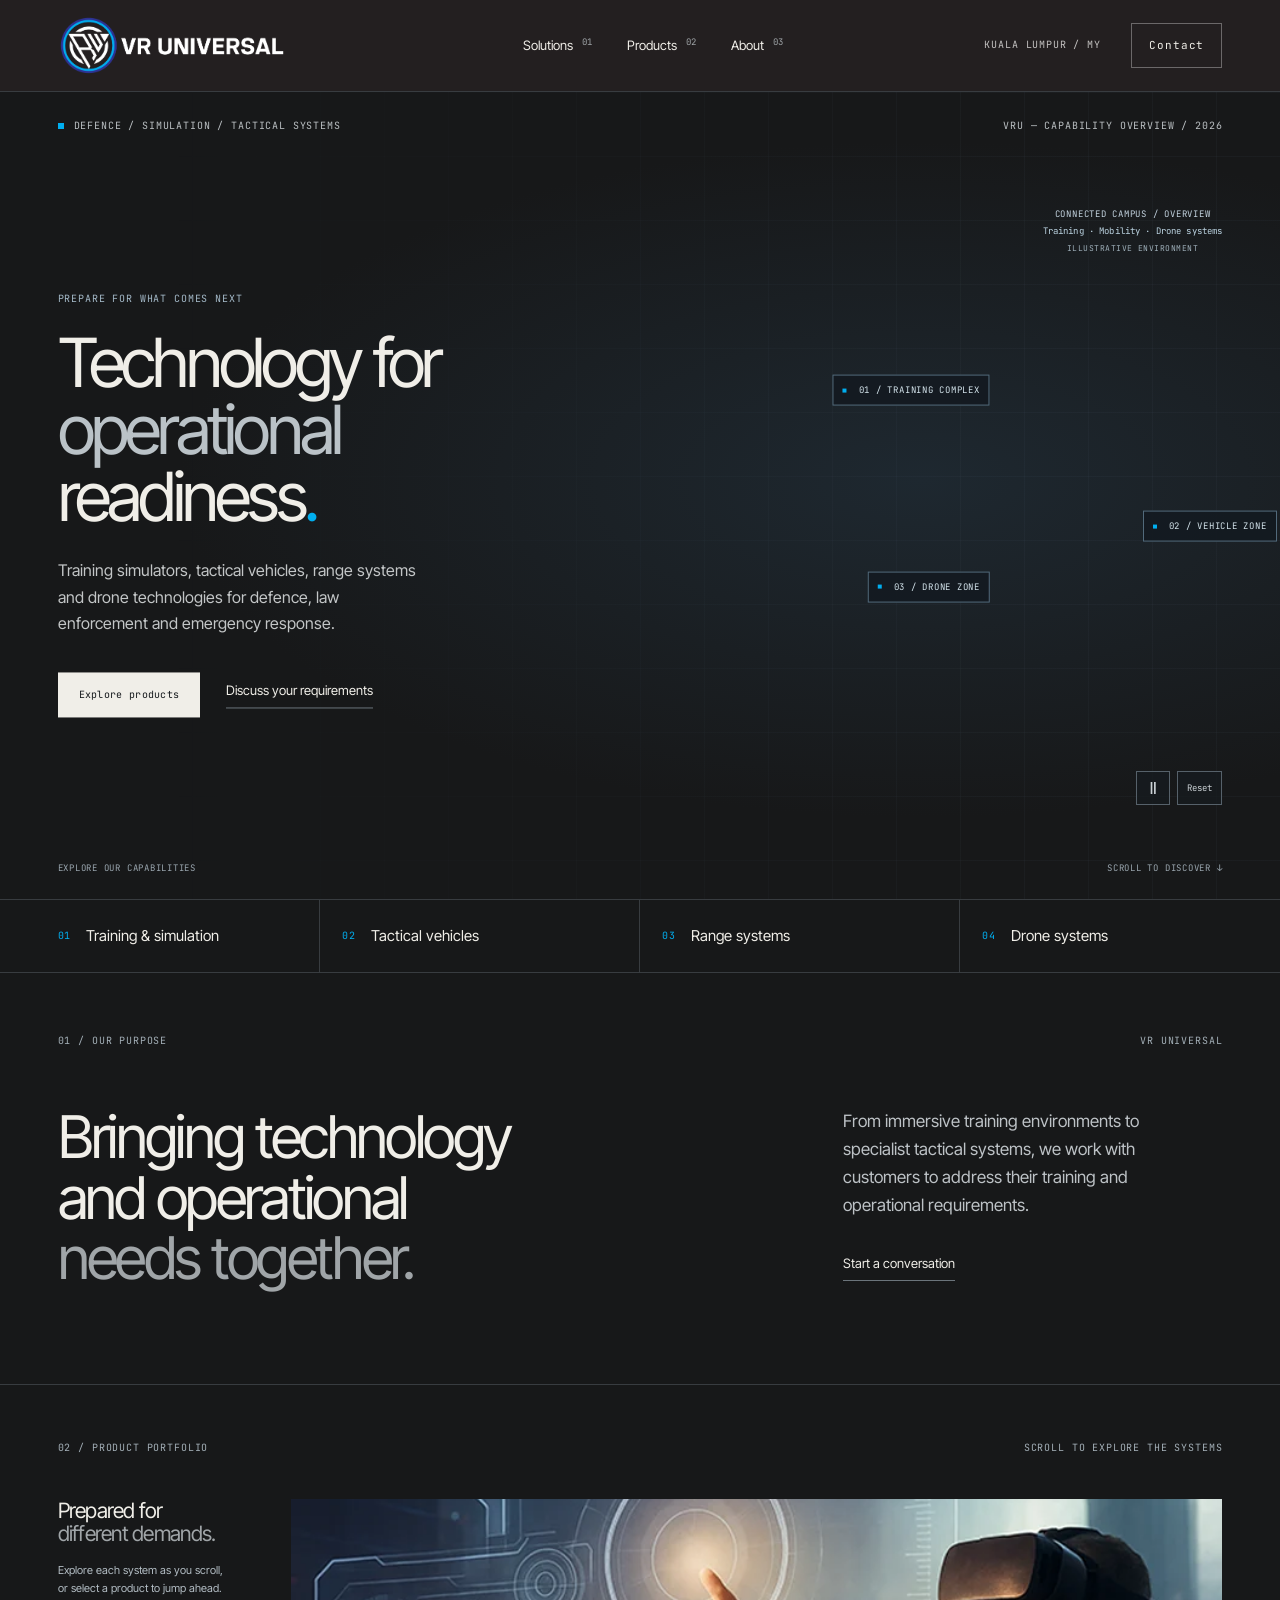
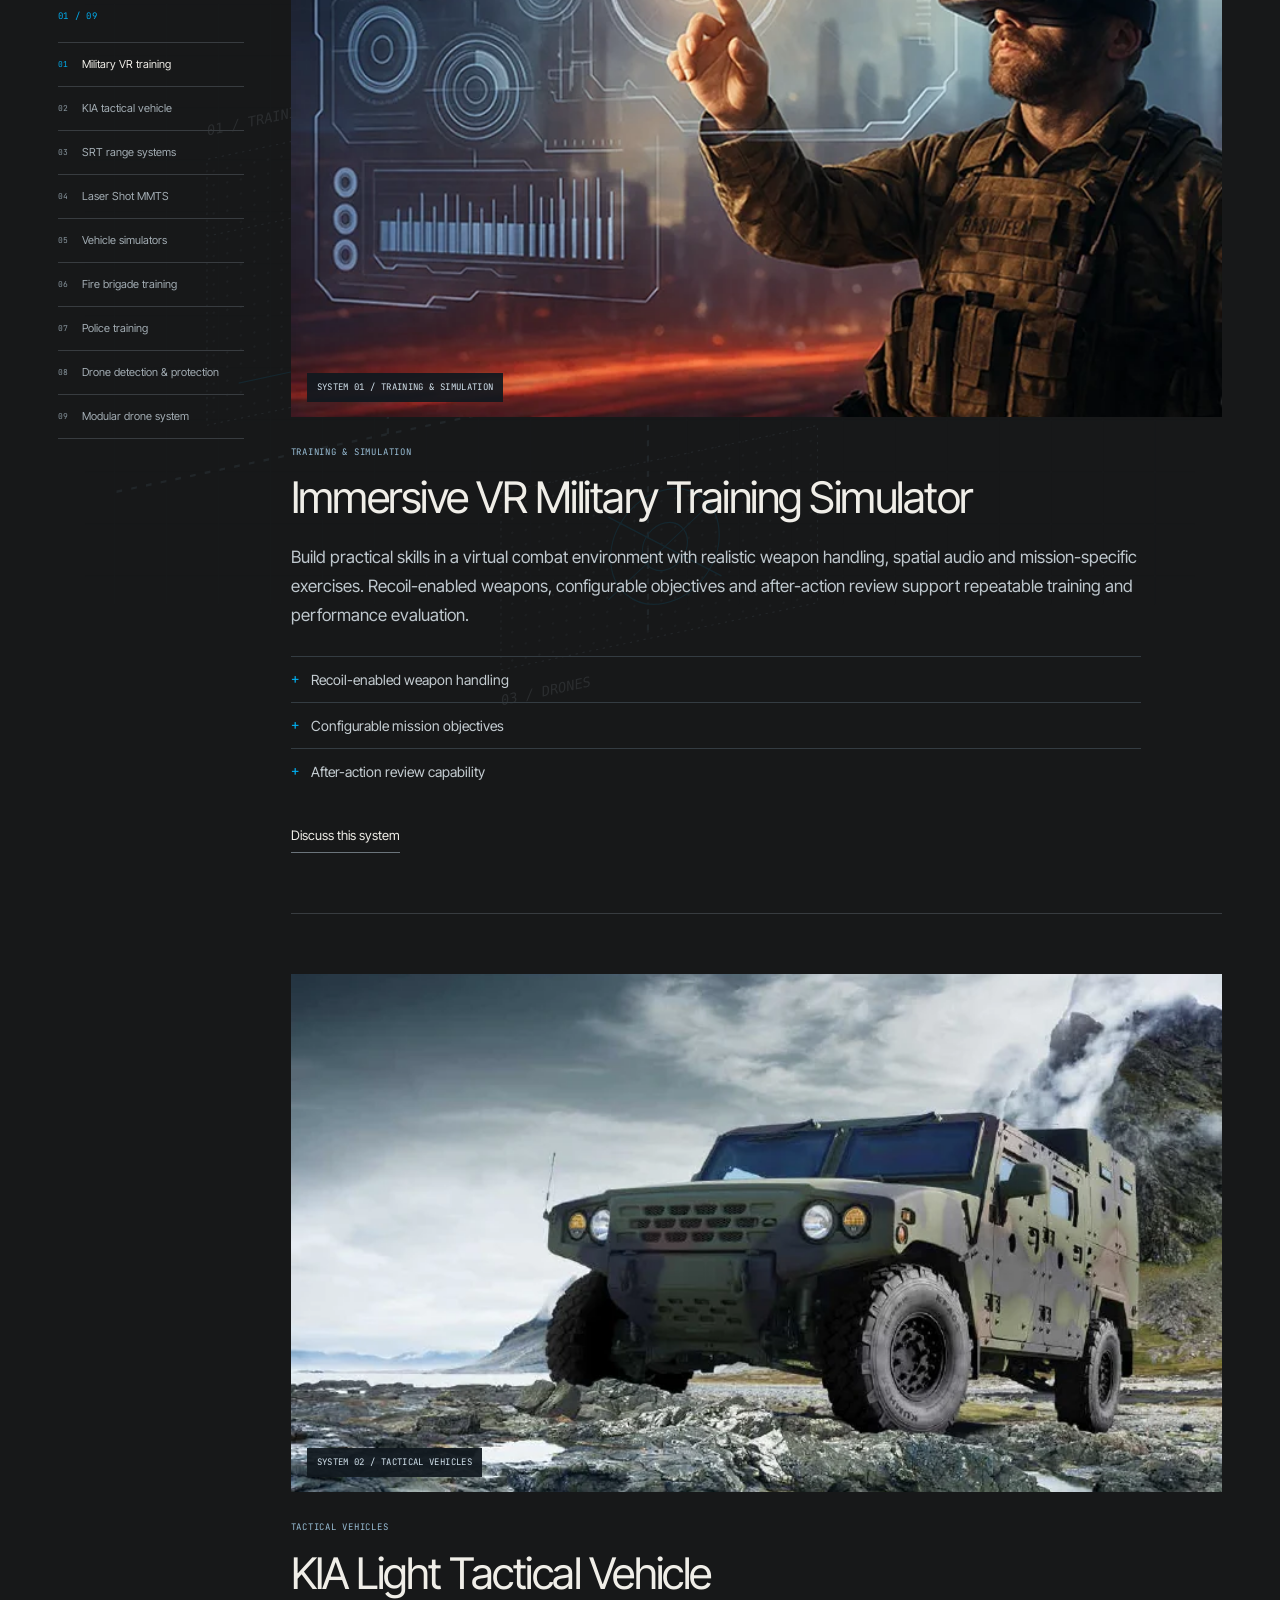
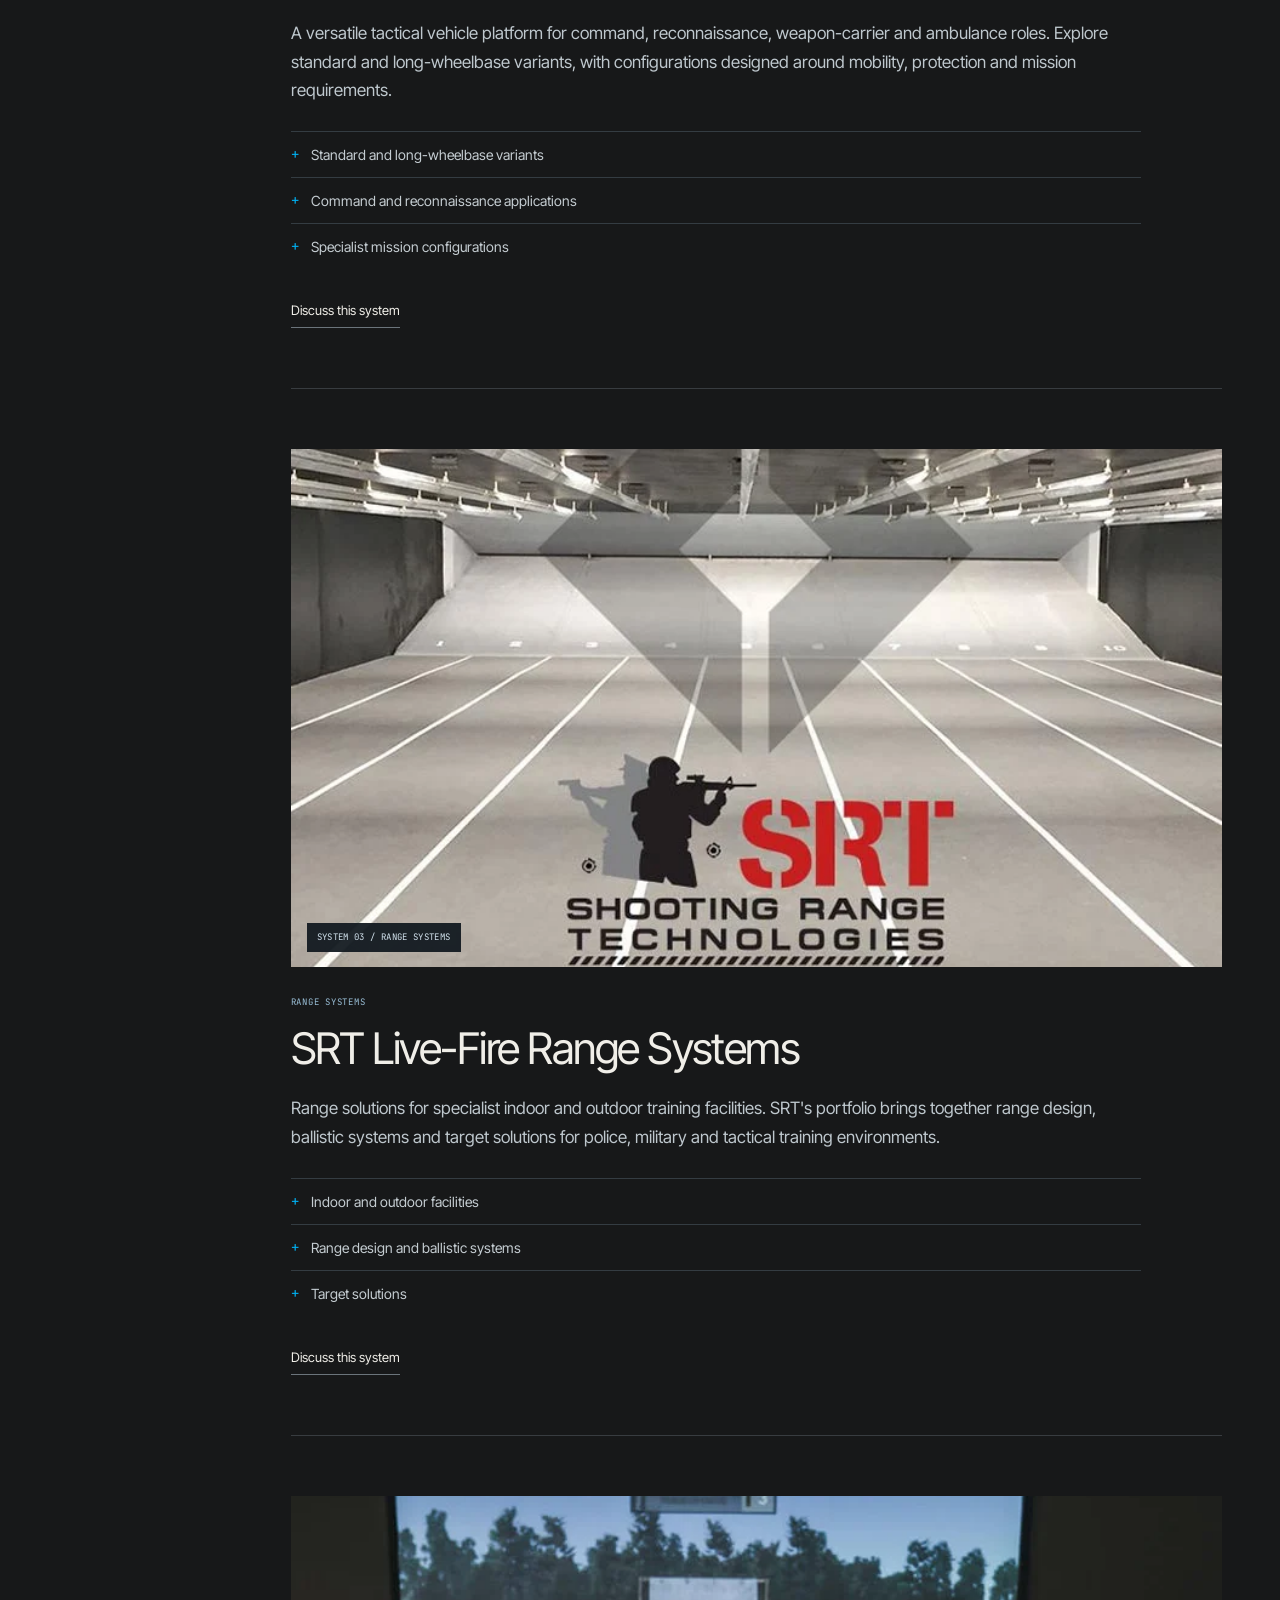
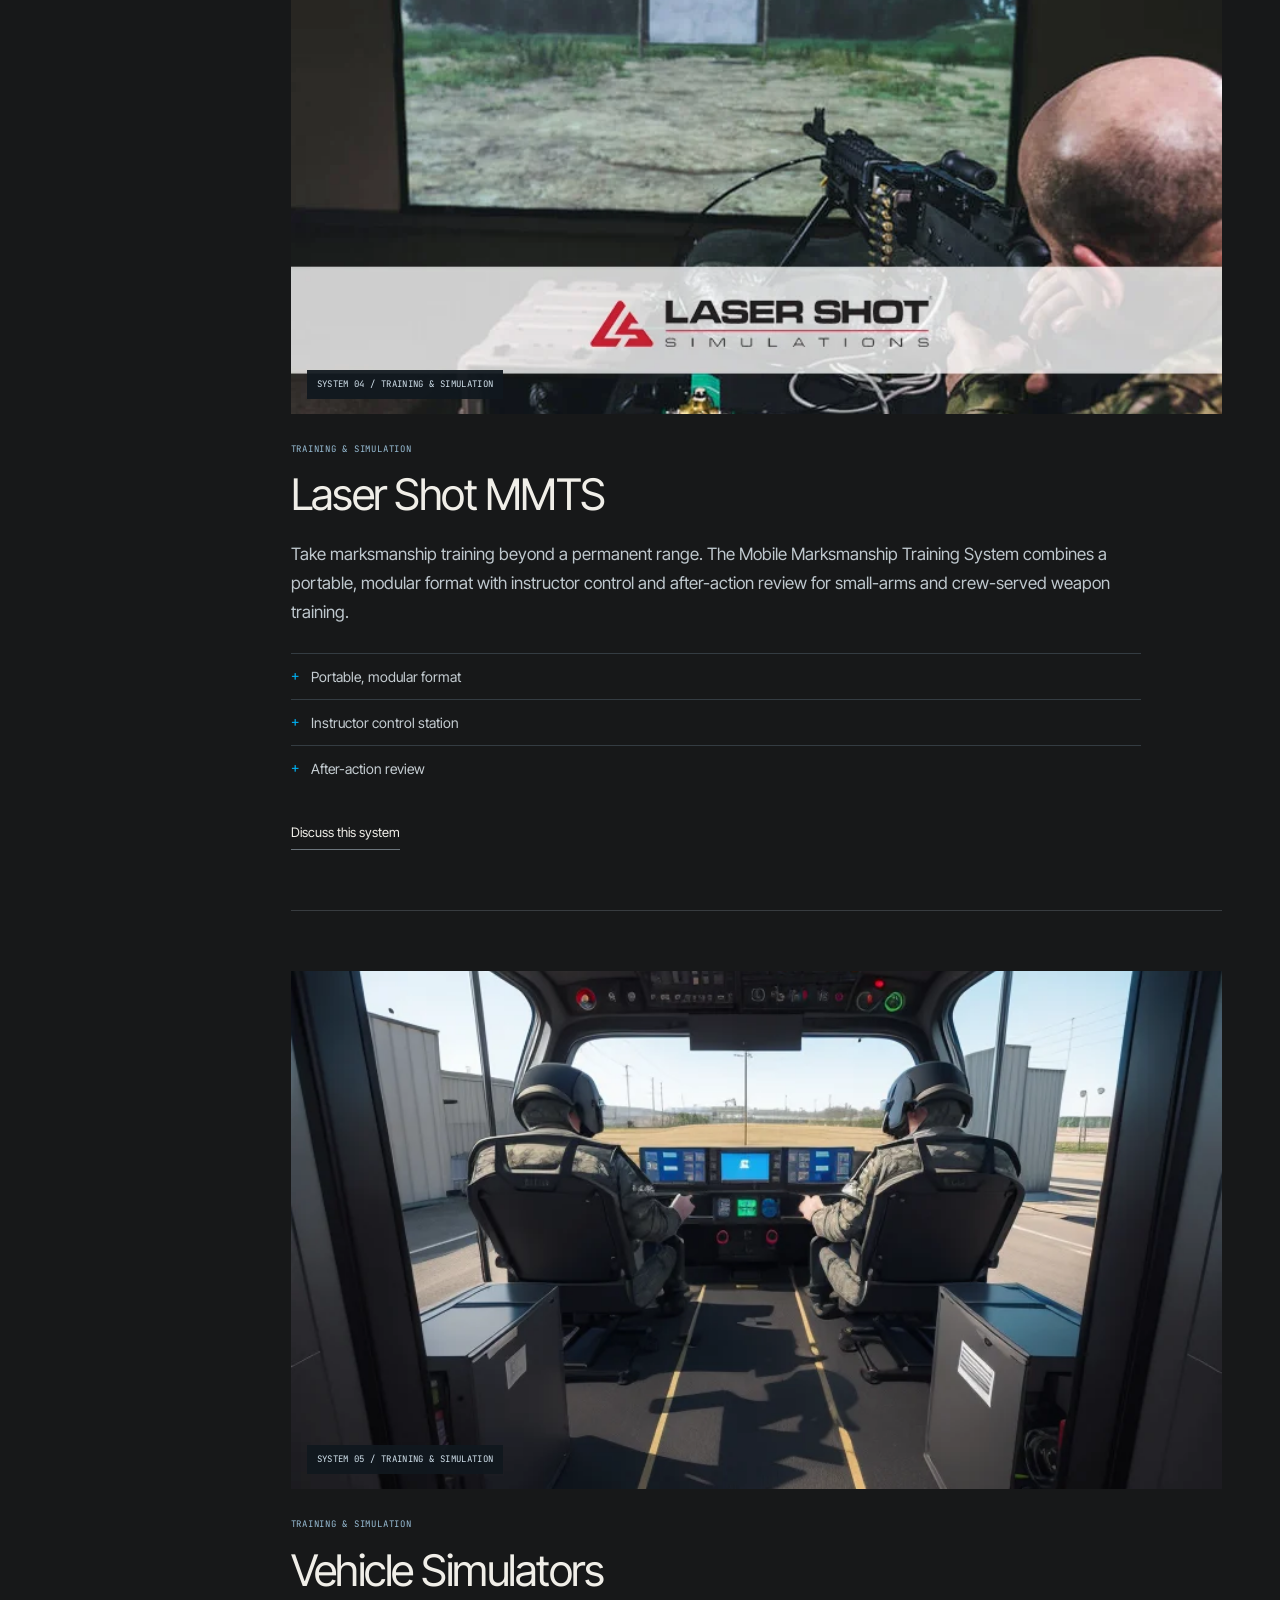
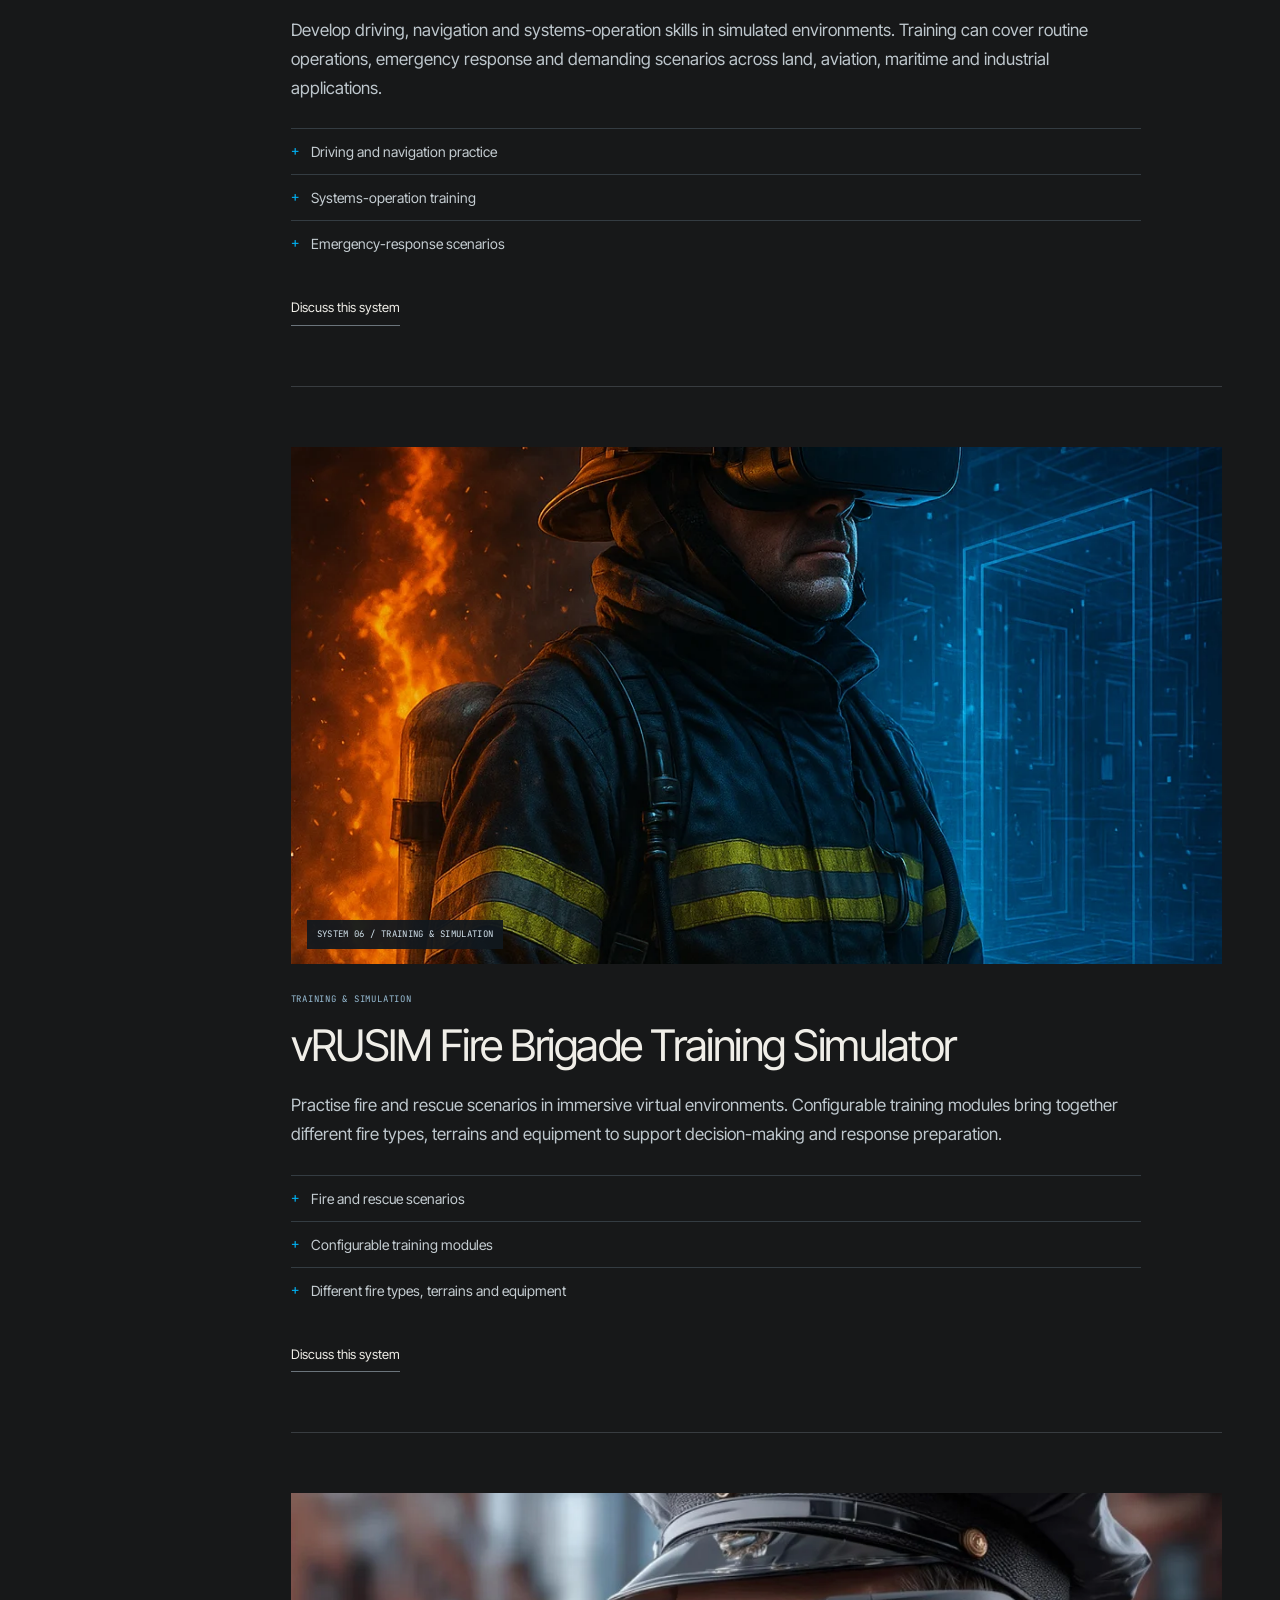
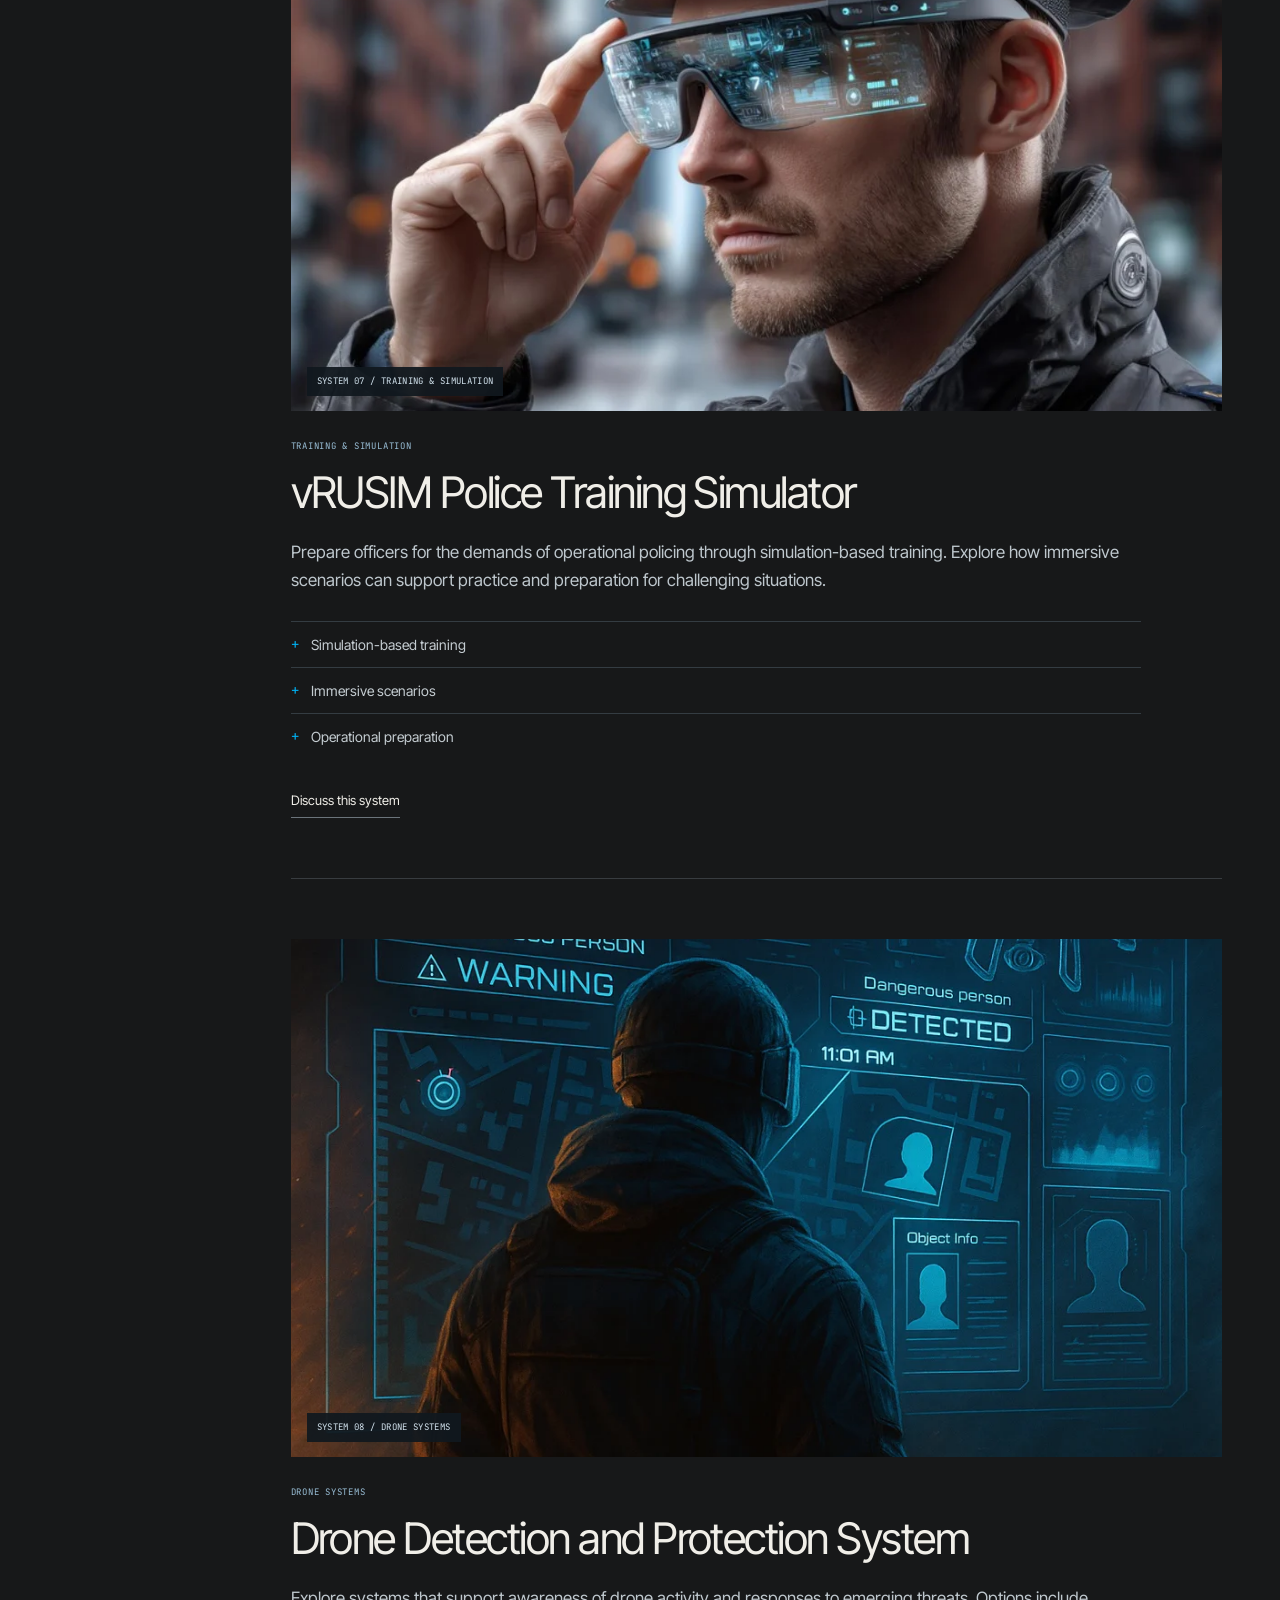
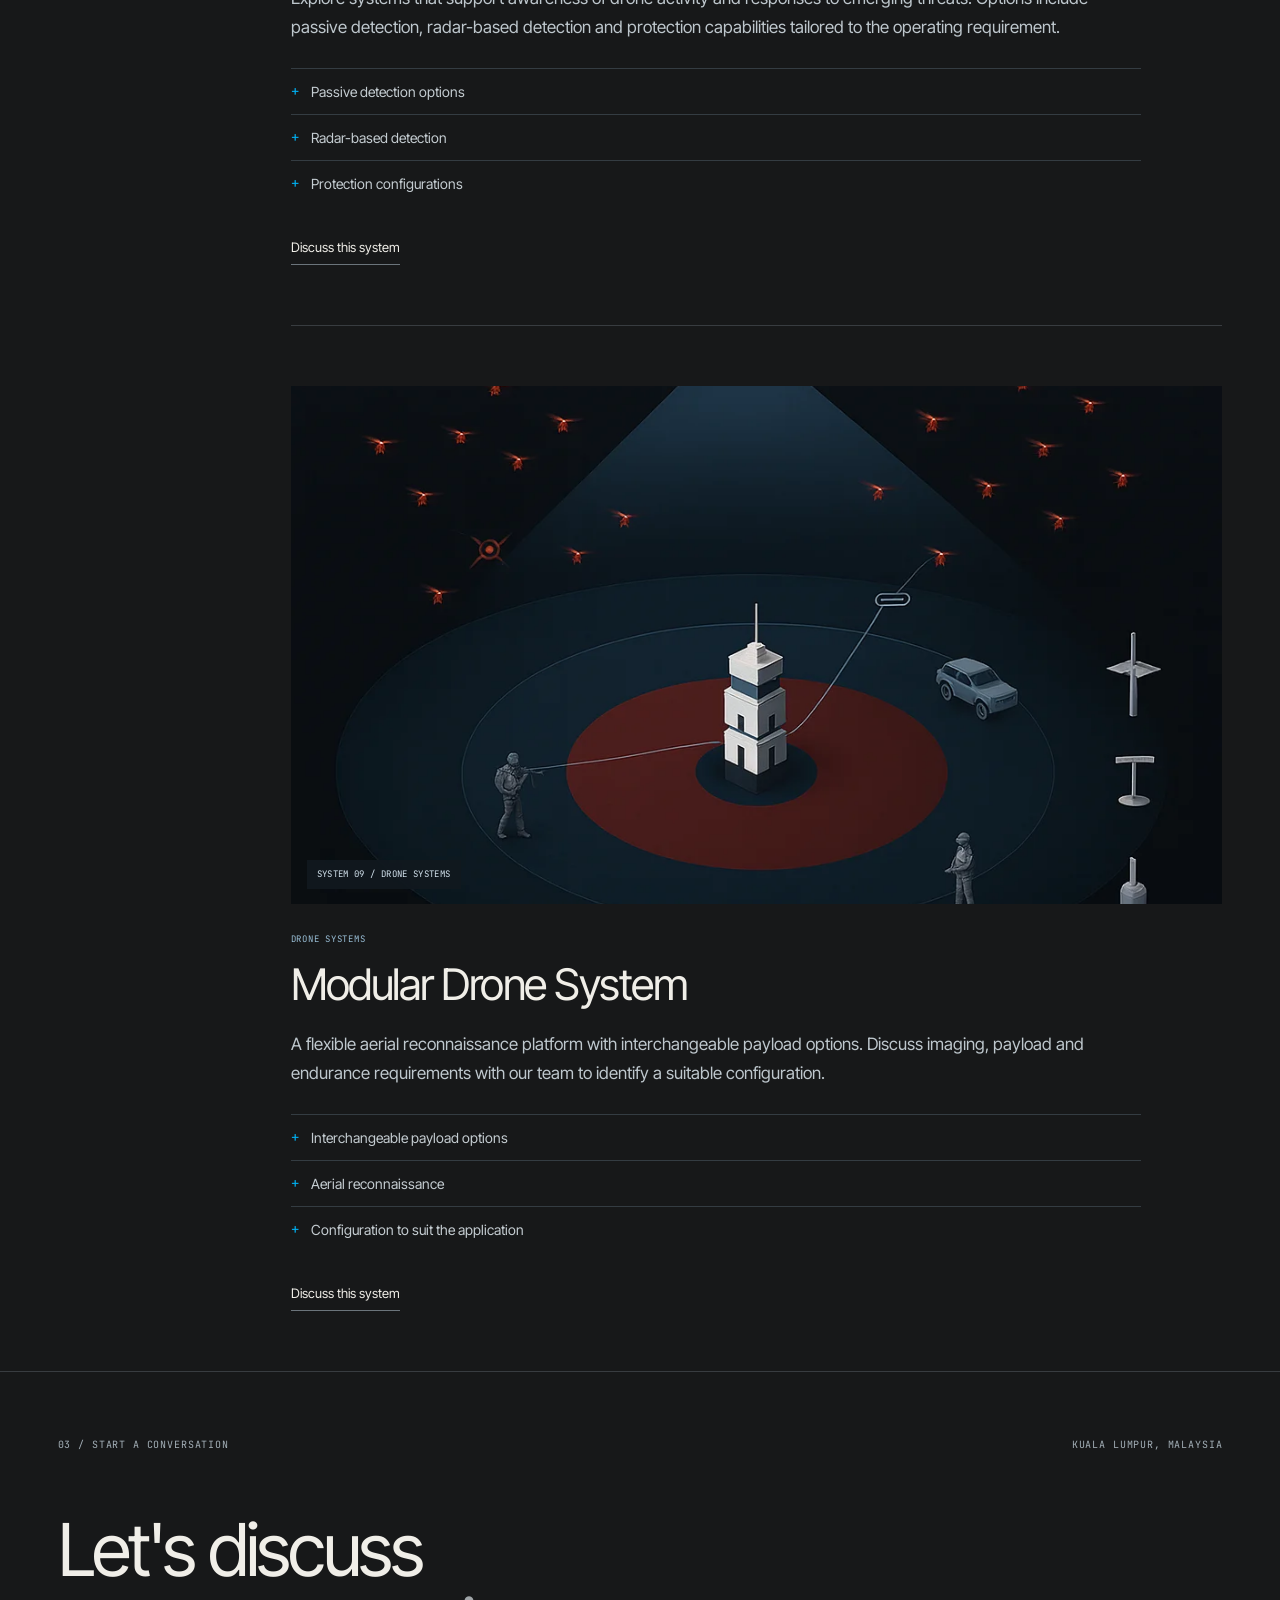
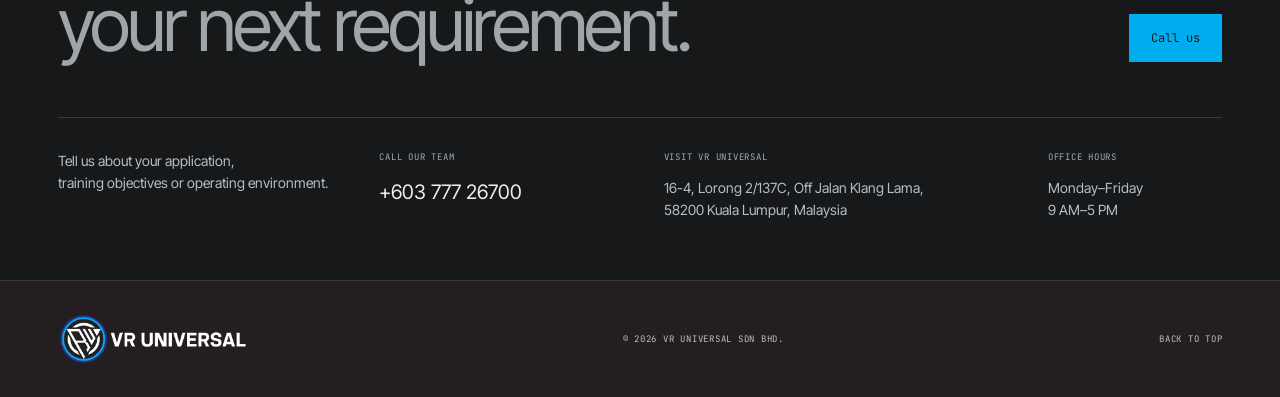
==== commit 55871da7: "Refresh preview stylesheet cache for wider layout" ====
--- a/website-preview/index.html
+++ b/website-preview/index.html
@@ -10,7 +10,7 @@
   <link rel="preload" href="assets/inter-tight.woff2" as="font" type="font/woff2" crossorigin>
   <link rel="stylesheet" href="styles.css">
   <link rel="stylesheet" href="portfolio.css">
-  <link rel="stylesheet" href="campus.css">
+  <link rel="stylesheet" href="campus.css?v=wide-20261109">
   <script type="importmap">{"imports":{"three":"./vendor/three.module.js"}}</script>
   <script type="module" src="app.js"></script>
 </head>
--- a/website-preview/campus.css
+++ b/website-preview/campus.css
@@ -92,3 +92,19 @@
 @media(max-width:360px){.portfolio-scene{height:0}.portfolio-nav{top:0}.product-article{scroll-margin-top:95px}}
 
 .product-walk{overflow:clip}
+/* Keep the portfolio content dominant while retaining a compact product index. */
+@media(min-width:801px){
+ .product-walk-layout{grid-template-columns:minmax(0,16fr) minmax(0,80fr);gap:4%}
+ .product-index{min-width:0;padding-right:0;top:28px}
+ .product-index h2{font-size:clamp(20px,1.65vw,29px);line-height:1.12;letter-spacing:-.035em}
+ .index-instruction{display:block;padding:16px 0}
+ .index-instruction p{font-size:11px;line-height:1.6}
+ #product-progress{display:block;margin-top:12px;font-size:9px}
+ .portfolio-nav{grid-template-columns:1fr;gap:0}
+ .portfolio-nav a{grid-template-columns:18px minmax(0,1fr);gap:6px;font-size:11px;line-height:1.4;padding:12px 0;min-height:44px}
+ .portfolio-nav a>.mono{font-size:8px}
+ .product-information h3{max-width:none;font-size:clamp(36px,3.4vw,62px)}
+ .product-description{max-width:850px}
+ .product-features{max-width:850px}
+ .product-figure{aspect-ratio:1.8}
+}
